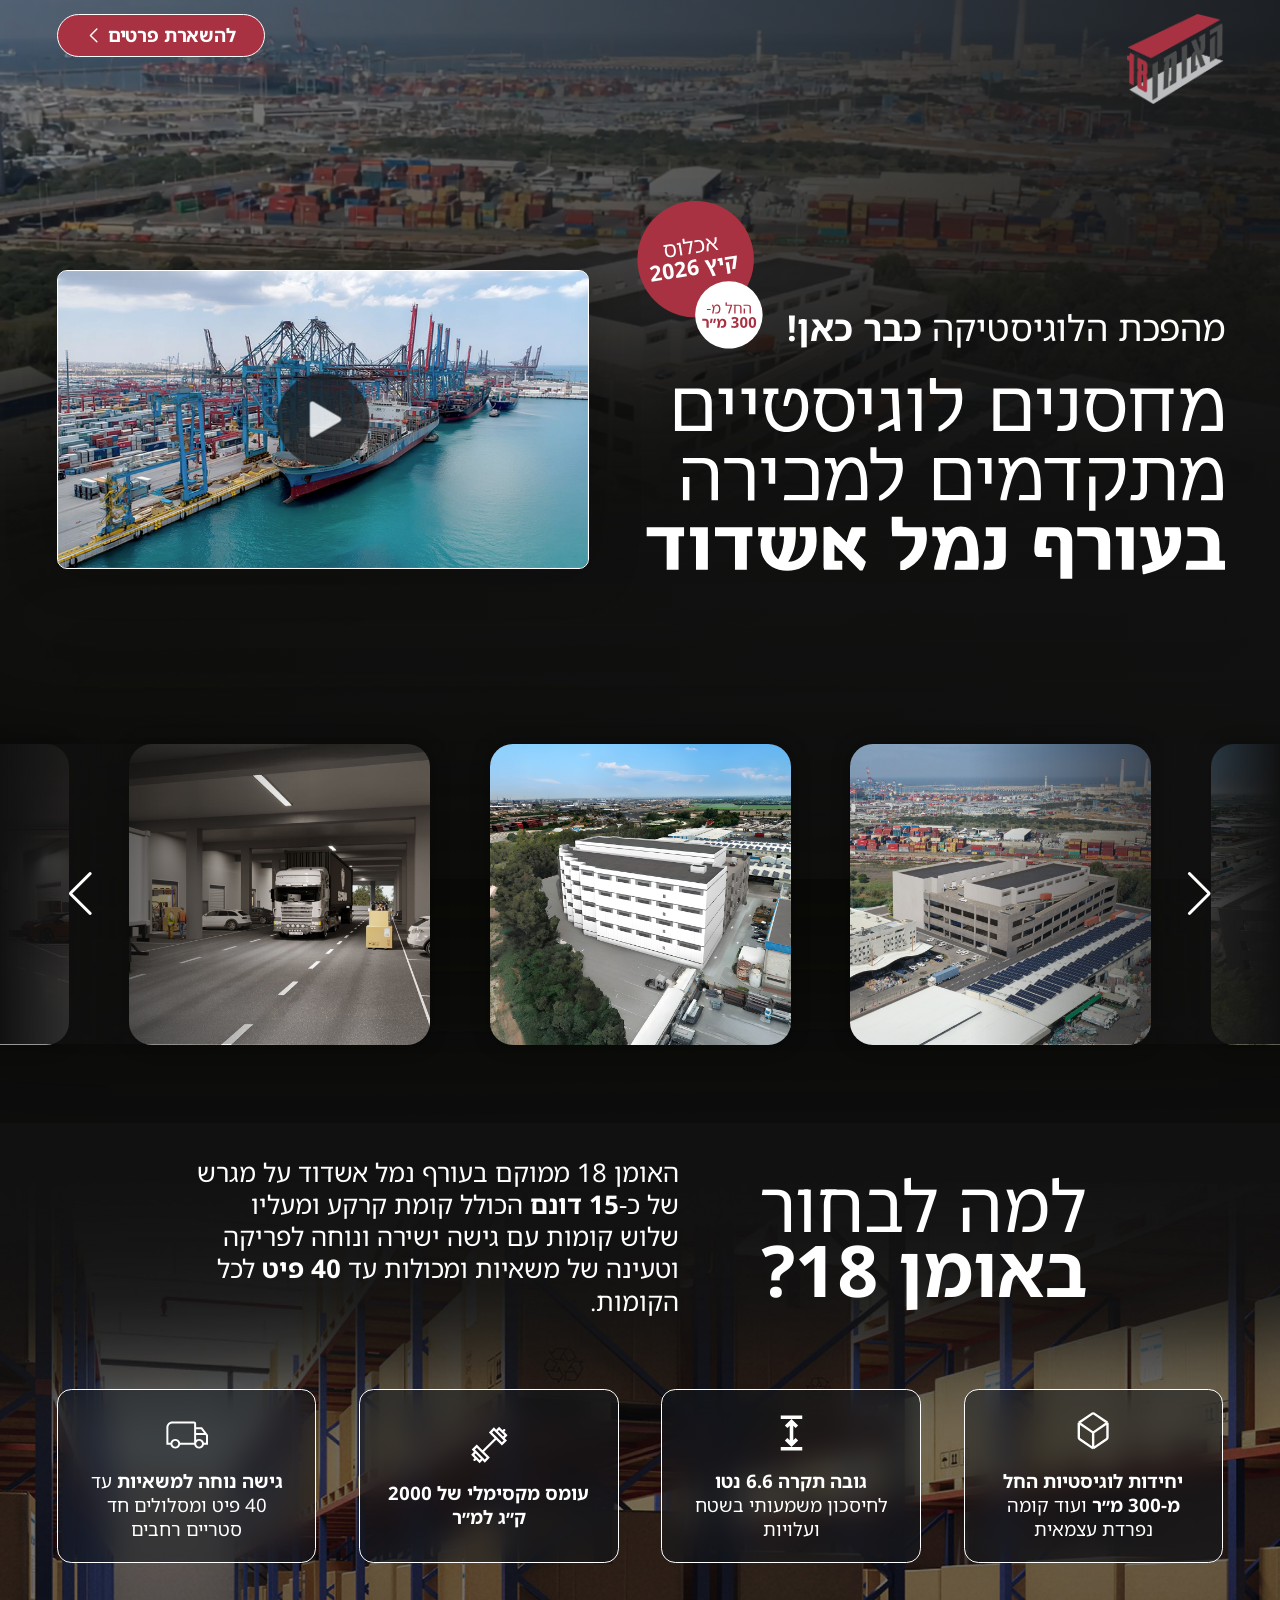
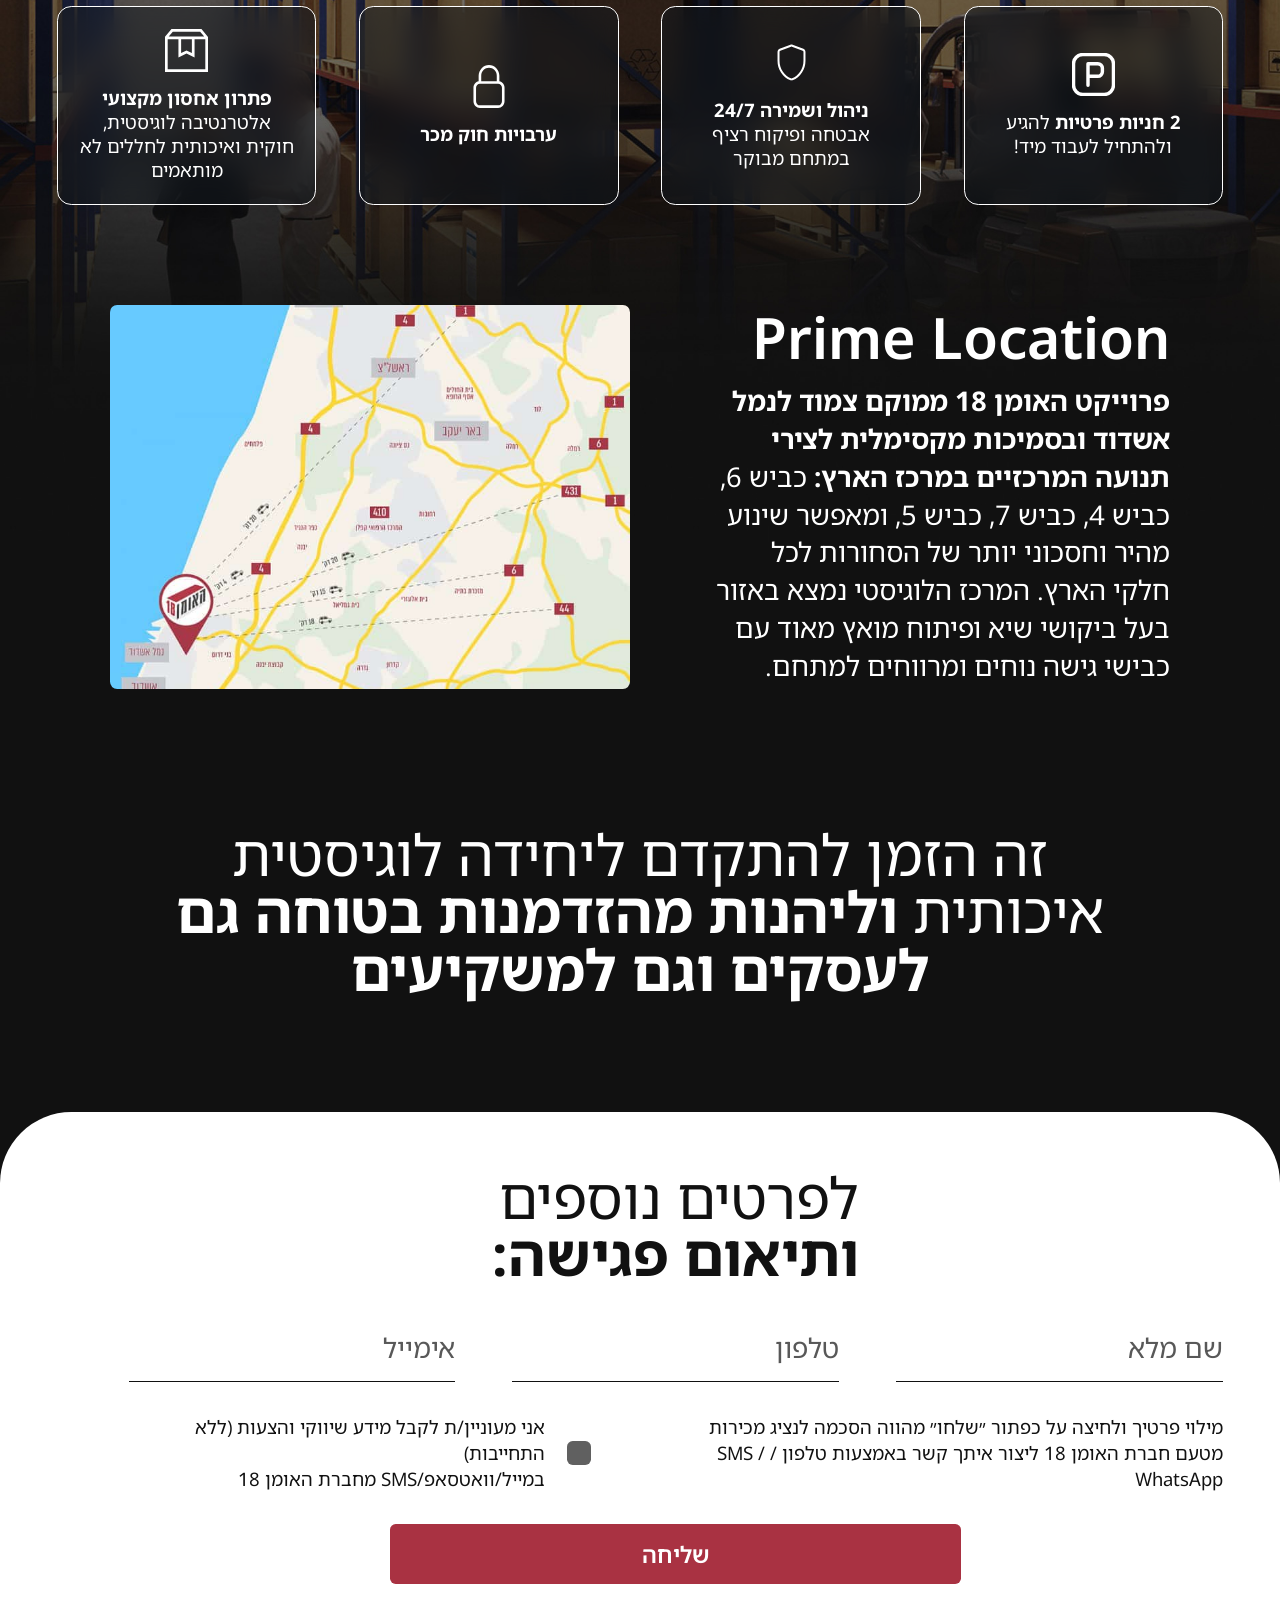
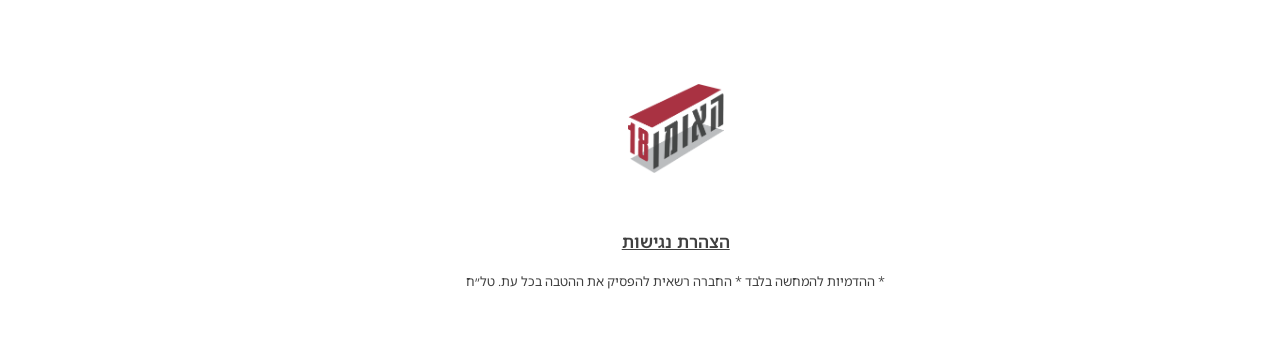
==== index.html @ 105d472a "הטקסט שונה ל״Prime Location״ Noki-Inline: Prime WOW Location → Prime Location" ====
<!doctype html>
<html lang="he" dir="rtl">
<head>
    <!-- Noki demo copy: no tracking, and the lead form only simulates sending. -->
    <meta name="robots" content="noindex, nofollow">
    <script>function nokiDemoSubmit(){ return Promise.resolve(); }</script>
        <meta charset="utf-8">

    <title>האומן 18</title>
    <meta name="viewport" content="width=device-width, initial-scale=1">
    <meta name="description" content="מחסנים לוגיסטיים מתקדמים בעורף נמל אשדוד">

    <link rel="preconnect" href="https://fonts.googleapis.com">
    <link rel="preconnect" href="https://fonts.gstatic.com" crossorigin>
    <link href="https://fonts.googleapis.com/css2?family=Noto+Sans+Hebrew:wght@100..900&display=swap" rel="stylesheet">
    <link href="https://fonts.googleapis.com/css2?family=Heebo:wght@100..900&family=Noto+Sans+Hebrew:wght@100..900&display=swap" rel="stylesheet">

    <link rel="stylesheet" href="css/style.css?v=8">
    <link rel="stylesheet" href="https://cdn.jsdelivr.net/npm/swiper@11/swiper-bundle.min.css">
    <link rel="stylesheet" href="https://cdn.jsdelivr.net/npm/aos@2.3.4/dist/aos.css">

    <script src="https://cdn.jsdelivr.net/npm/swiper@11/swiper-bundle.min.js"></script>
</head>

<body>

<header>
    <div class="container" data-aos="fade-down" data-aos-duration="600">
        <img src="img/logo.png" class="logo">
        <div class="cta">
            <span>להשארת פרטים</span>
            <svg xmlns="http://www.w3.org/2000/svg" width="14" height="32" viewBox="0 0 14 32" fill="none">
                <path d="M11 26C10.8688 26.0016 10.7388 25.9757 10.6183 25.9241C10.4977 25.8724 10.3893 25.7961 10.3 25.7L1.3 16.7C0.9 16.3 0.9 15.68 1.3 15.28L10.3 6.3C10.7 5.9 11.32 5.9 11.72 6.3C12.12 6.7 12.12 7.32 11.72 7.72L3.42 16L11.72 24.3C12.12 24.7 12.12 25.32 11.72 25.72C11.52 25.92 11.26 26.02 11.02 26.02L11 26Z"/>
            </svg>
        </div>
    </div>
</header>

<div class="bg">
<video
    autoplay
    muted
    loop
    playsinline
    preload="auto"
    id="bgvid"
    poster="img/deskbg.jpg">

    <source src="img/desk.mov" type="video/mp4" id="bgvid-source">
</video>
    <div class="transition"></div>
    <div class="transition2"></div>
</div>

<div class="hero">
    <div class="container">
    <div class="title" data-aos="fade-up" data-aos-duration="700">
            <p>מהפכת הלוגיסטיקה <strong>כבר כאן!</strong></p>
            <h1>
                מחסנים לוגיסטיים<br>מתקדמים למכירה
                <br><strong>בעורף נמל אשדוד</strong>
            </h1>
        </div>

        <img src="img/stamp.svg" class="stamp" data-aos="fade-up" data-aos-delay="150" data-aos-duration="700">

        <div class="custom-player" data-aos="fade-up" data-aos-delay="250" data-aos-duration="700">            <video id="vid" src="https://omri-milka.s3.eu-north-1.amazonaws.com/milka/uploads/Haoman+18+movie+%2B+subtitles+(2).mov" poster="img/poster.jpg"></video>
            <div class="play-btn">
                <img src="img/play.svg" alt="Play">
            </div>
        </div>
    </div>
</div>
<div class="projects-slider">
  <div class="swiper projects-swiper">
    <div class="swiper-wrapper">

      <div class="swiper-slide"><img src="gallery/project1.png" alt=""></div>
      <div class="swiper-slide"><img src="gallery/project2.png" alt=""></div>
      <div class="swiper-slide"><img src="gallery/project3.png" alt=""></div>
      <div class="swiper-slide"><img src="gallery/project4.png" alt=""></div>
      <div class="swiper-slide"><img src="gallery/project5.png" alt=""></div>
      <div class="swiper-slide"><img src="gallery/project6.png" alt=""></div>
      <div class="swiper-slide"><img src="gallery/project7.png" alt=""></div>
      <div class="swiper-slide"><img src="gallery/project8.png" alt=""></div>
      <div class="swiper-slide"><img src="gallery/project9.png" alt=""></div>
      <div class="swiper-slide"><img src="gallery/project10.png" alt=""></div>

      <div class="swiper-slide"><img src="gallery/project1.png" alt=""></div>
      <div class="swiper-slide"><img src="gallery/project2.png" alt=""></div>
      <div class="swiper-slide"><img src="gallery/project3.png" alt=""></div>
      <div class="swiper-slide"><img src="gallery/project4.png" alt=""></div>
      <div class="swiper-slide"><img src="gallery/project5.png" alt=""></div>
      <div class="swiper-slide"><img src="gallery/project6.png" alt=""></div>
      <div class="swiper-slide"><img src="gallery/project7.png" alt=""></div>
      <div class="swiper-slide"><img src="gallery/project8.png" alt=""></div>
      <div class="swiper-slide"><img src="gallery/project9.png" alt=""></div>
      <div class="swiper-slide"><img src="gallery/project10.png" alt=""></div>

    </div>

    <div class="swiper-button-prev"></div>
    <div class="swiper-button-next"></div>
  </div>
</div>


<div class="info-section">
    <div class="container">

        <div class="why-section" data-aos="fade-up" data-aos-duration="700">
            <h3>
                למה לבחור<br>
                <strong>באומן 18?</strong>
            </h3>
            <p>
                האומן 18 ממוקם בעורף נמל אשדוד על מגרש של כ-<strong>15 דונם</strong>
                הכולל קומת קרקע ומעליו שלוש קומות עם גישה ישירה ונוחה לפריקה וטעינה של משאיות
                ומכולות עד <strong>40 פיט</strong> לכל הקומות.
            </p>
        </div>
<div class="features-section">

    <div class="feature" data-aos="fade-up" data-aos-duration="650" data-aos-delay="0">
        <div class="additional-feature-text">
            <p>
                <strong>יחידות לוגיסטיות החל מ-300 מ״ר</strong>
                <strong class="mob">החל מ-300 מ״ר</strong>
                <span>ועוד קומה נפרדת עצמאית</span>
            </p>
        </div>
        <img src="img/icons/lets-icons_3d-box-light.svg" alt="">
    </div>

    <div class="feature" data-aos="fade-up" data-aos-duration="650" data-aos-delay="100">
        <div class="additional-feature-text">
            <p>
                <strong  class="mob desk">גובה תקרה 6.6 נטו</strong>
                <span>לחיסכון משמעותי בשטח ועלויות</span>
            </p>
        </div>
        <img src="img/icons/ix_height.svg" alt="">
    </div>

    <div class="feature" data-aos="fade-up" data-aos-duration="650" data-aos-delay="200">
        <div class="additional-feature-text">
            <p><strong class="mob desk">עומס מקסימלי של 2000 ק״ג למ״ר</strong></p>
        </div>
        <img src="img/icons/fluent-mdl2_weights.svg" alt="">
    </div>

    <div class="feature" data-aos="fade-up" data-aos-duration="650" data-aos-delay="300">
        <div class="additional-feature-text">
            <p>
                <span><strong>גישה נוחה למשאיות</strong>
                עד 40 פיט ומסלולים חד סטריים רחבים</span>
                <strong class="mob">גישה למשאיות 40 פיט</strong>
            </p>
        </div>
        <img src="img/icons/mdi-light_truck.svg" alt="">
    </div>

    <div class="feature" data-aos="fade-up" data-aos-duration="650" data-aos-delay="400">
        <div class="additional-feature-text">
            <p>
                <strong class="mob desk">2 חניות פרטיות</strong>
                <span>להגיע ולהתחיל לעבוד מיד!</span>
            </p>
        </div>
        <img src="img/icons/streamline_parking-sign.svg" alt="">
    </div>

    <div class="feature" data-aos="fade-up" data-aos-duration="650" data-aos-delay="500">
        <div class="additional-feature-text">
            <p>
                <strong class="mob desk">ניהול ושמירה 24/7</strong><br>
                <span>אבטחה ופיקוח רציף במתחם מבוקר</span>
            </p>
        </div>
        <img src="img/icons/material-symbols-light_shield-outline-rounded.svg" alt="">
    </div>

    <div class="feature" data-aos="fade-up" data-aos-duration="650" data-aos-delay="600">
        <div class="additional-feature-text">
            <p><strong class="mob desk">ערבויות חוק מכר</strong></p>
        </div>
        <img src="img/icons/Vector.svg" alt="">
    </div>

    <div class="feature" data-aos="fade-up" data-aos-duration="650" data-aos-delay="700">
        <div class="additional-feature-text">
            <p>
                <strong class="mob desk">פתרון אחסון מקצועי</strong><br>
                <span>אלטרנטיבה לוגיסטית, חוקית ואיכותית לחללים לא מותאמים</span>
            </p>
        </div>
        <img src="img/icons/material-symbols-light_box-outline-sharp.svg" alt="">
    </div>

</div>

    </div>

    <div class="location-section">
        <div class="text" data-aos="fade-up" data-aos-duration="700">
            <h3>Prime Location</h3>
            <p>
                <strong>
                    פרוייקט האומן 18 ממוקם צמוד לנמל אשדוד ובסמיכות מקסימלית לצירי תנועה
                    המרכזיים במרכז הארץ:
                </strong>כביש 6, כביש 4, כביש 7, כביש 5, ומאפשר שינוע מהיר וחסכוני יותר של הסחורות לכל חלקי הארץ. המרכז הלוגיסטי נמצא באזור בעל ביקושי שיא ופיתוח מואץ מאוד עם כבישי גישה נוחים ומרווחים למתחם.
            </p>
        </div>
        <div class="map" data-aos="fade-up" data-aos-duration="700" data-aos-delay="150"></div>
    </div>
</div>

<div class="extra-title" data-aos="fade-up" data-aos-duration="700">
    <h3>
        זה הזמן להתקדם ליחידה לוגיסטית איכותית
        <strong>וליהנות מהזדמנות בטוחה גם לעסקים וגם למשקיעים</strong>
    </h3>
</div>

<div class="contact-section" id="contact">
    <form class="form-container" id="contactForm" accept-charset="utf-8">
        <h3>לפרטים נוספים<br><strong>ותיאום פגישה:</strong></h3>

        <div class="form-error" id="formError" style="display: none;"></div>
        <div class="thank-you-message" id="thankYouMessage" style="display: none;">
            <h3>תודה רבה!</h3>
            <p>הפרטים נקלטו בהצלחה. נציג/ת מכירות יחזרו אליך בהקדם.</p>
        </div>

        <div class="form-row">
            <div class="field">
                <input
                    type="text"
                    name="full_name"
                    id="full_name"
                    placeholder="שם מלא"
                    maxlength="32"
                    required
                >
            </div>
            <div class="field">
                <input
                    type="tel"
                    name="phone"
                    id="phone"
                    placeholder="טלפון"
                    maxlength="15"
                    required
                >
            </div>
            <div class="field">
                <input
                    type="email"
                    name="email"
                    id="email"
                    placeholder="אימייל"
                    maxlength="254"
                    required
                >
            </div>
        </div>

        <div class="form-row">
            <label class="checkbox">
                <input
                    type="checkbox"
                    name="marketing"
                    id="marketing"
                    class="check-input"
                    value="1"
                >
                <span class="checkbox-box"></span>
                <span class="checkbox-label">
                    אני מעוניין/ת לקבל מידע שיווקי והצעות (ללא התחייבות)<br>
                    במייל/וואטסאפ/SMS מחברת האומן 18
                </span>
            </label>

            <label class="checkbox contact-consent">
                <span class="checkbox-label">
                    מילוי פרטיך ולחיצה על כפתור ״שלחו״ מהווה הסכמה לנציג מכירות<br>
                    מטעם חברת האומן 18 ליצור איתך קשר באמצעות טלפון / SMS / WhatsApp
                </span>
            </label>
        </div>

        <!-- שדות UTM -->
        <input type="hidden" name="utm_source" id="utm_source" value="">
        <input type="hidden" name="utm_medium" id="utm_medium" value="">
        <input type="hidden" name="utm_campaign" id="utm_campaign" value="">
        <input type="hidden" name="utm_term" id="utm_term" value="">
        <input type="hidden" name="utm_content" id="utm_content" value="">

        <button type="submit" class="submit-btn">שליחה</button>
    </form>

    <footer>
        <img src="img/logo.png" class="logo" alt="האומן 18">

        <span>
             <a href="https://lp.haoman18.co.il/negishut.html">הצהרת נגישות</a>
            <br><br>
            * ההדמיות להמחשה בלבד * החברה רשאית להפסיק את ההטבה בכל עת. טל״ח
        </span>
    </footer>
</div>

<div class="lightbox" id="lightbox">
  <div class="lightbox-inner">
    <button class="lightbox-close" type="button" aria-label="Close">&times;</button>
    <img src="" alt="">
  </div>
</div>

<script src="https://code.jquery.com/jquery-3.7.1.min.js"></script>
<script src="js/main.js"></script>
<script src="https://cdn.jsdelivr.net/npm/aos@2.3.4/dist/aos.js"></script>
<script>
// Device detection - change background video based on device
(function() {
    const isMobile = /Mobile|Android|iPhone|iPad|iPod/i.test(navigator.userAgent);
    const bgvid = document.getElementById('bgvid');
    const bgvidSource = document.getElementById('bgvid-source');

    if (isMobile) {
        bgvid.poster = 'img/mob.png';
        bgvidSource.src = 'img/mob.mov';
        bgvid.load();
    }
})();
</script>
<script>
// UTM parameters auto-fill
(function() {
    const params = new URLSearchParams(window.location.search);
    ['utm_source','utm_medium','utm_campaign','utm_term','utm_content'].forEach(function (key) {
        const el = document.getElementById(key);
        if (el && params.has(key)) {
            el.value = params.get(key);
        }
    });
})();
</script>
<script>
// Form submission handler with Bamby CRM integration
document.getElementById('contactForm').addEventListener('submit', function(e) {
    e.preventDefault();

    const fullName = document.getElementById('full_name').value.trim();
    const phone = document.getElementById('phone').value.trim();
    const email = document.getElementById('email').value.trim();
    const marketingConsent = document.getElementById('marketing').checked;
    const formError = document.getElementById('formError');

    // Basic validation
    if (!fullName || !phone) {
        formError.textContent = 'נא למלא שם מלא וטלפון.';
        formError.style.display = 'block';
        return;
    }

    // Hide error
    formError.style.display = 'none';

    // Split full name into first and last name
    let firstName = fullName;
    let lastName = '';
    if (fullName.includes(' ')) {
        const nameParts = fullName.split(/\s+/);
        firstName = nameParts[0];
        lastName = nameParts.slice(1).join(' ');
    }

    // Get UTM parameters
    const utmSource = document.getElementById('utm_source').value || '';
    const utmMedium = document.getElementById('utm_medium').value || '';
    const utmCampaign = document.getElementById('utm_campaign').value || '';
    const utmTerm = document.getElementById('utm_term').value || '';
    const utmContent = document.getElementById('utm_content').value || '';

    // Bamby CRM configuration
    const bambyConfig = {
        projectId: 'demo',              // Your ProjectID from Bamby
        password: 'demo',        // Your Password from Bamby
        mediaTitle: 'דף משקיעים',   // Campaign source
        website: 'https://lp.haoman.co.il'  // Your website URL
    };

    // Prepare Bamby CRM parameters
    const bambyParams = new URLSearchParams();
    bambyParams.append('Fname', firstName);
    bambyParams.append('Lname', lastName);
    bambyParams.append('Mobile', phone);
    bambyParams.append('Email', email);
    bambyParams.append('MediaTitle', bambyConfig.mediaTitle);
    bambyParams.append('MailingConfirmation', marketingConsent);
    bambyParams.append('SmsConfirmation', marketingConsent);
    bambyParams.append('ref', document.referrer || bambyConfig.website);
    bambyParams.append('ProjectID', bambyConfig.projectId);
    bambyParams.append('Password', bambyConfig.password);

    // Add UTM parameters if present
    if (utmSource) bambyParams.append('utm_source', utmSource);
    if (utmMedium) bambyParams.append('utm_medium', utmMedium);
    if (utmCampaign) bambyParams.append('utm_campaign', utmCampaign);
    if (utmTerm) bambyParams.append('utm_term', utmTerm);
    if (utmContent) bambyParams.append('utm_content', utmContent);

    // Prepare Make.com webhook data
    const makeWebhookData = {
        firstName: firstName,
        lastName: lastName,
        fullName: fullName,
        phone: phone,
        email: email,
        marketingConsent: marketingConsent,
        website: bambyConfig.website,
        productTitle: bambyConfig.productTitle,
        mediaTitle: bambyConfig.mediaTitle,
        utm_source: utmSource,
        utm_medium: utmMedium,
        utm_campaign: utmCampaign,
        utm_term: utmTerm,
        utm_content: utmContent,
        timestamp: new Date().toISOString()
    };

    // Submit to both Bamby CRM and Make.com webhook in parallel
    const bambyPromise = nokiDemoSubmit('crm', {
        method: 'POST',
        headers: {
            'Content-Type': 'application/x-www-form-urlencoded'
        },
        body: bambyParams.toString(),
        mode: 'no-cors' // Bamby doesn't return CORS headers
    });

    const makePromise = nokiDemoSubmit('webhook', {
        method: 'POST',
        headers: {
            'Content-Type': 'application/json'
        },
        body: JSON.stringify(makeWebhookData),
        mode: 'no-cors'
    });

    // Wait for both requests to complete
    Promise.all([bambyPromise, makePromise])
    .then(() => {
        // Show thank you message
setTimeout(() => {
    window.location.href = "https://lp.haoman18.co.il/thank-you";
  }, 500);
        // Scroll to form
        document.getElementById('contact').scrollIntoView({ behavior: 'smooth' });
    })
    .catch((error) => {
        console.error('Error:', error);
        formError.textContent = 'אירעה תקלה בשליחת הפרטים. אנא נסה שוב.';
        formError.style.display = 'block';
    });
});
</script>
<script>
// Initialize AOS animations
AOS.init({
    duration: 700,
    easing: 'ease-out',
    offset: 80,
    once: true
});
</script>
<script src="https://cdn.enable.co.il/licenses/enable-L88045po92brlz-1117-76706/init.js"></script></body>
</html>
---- css/style.css ----
@charset "UTF-8";
html {
  font-size: 10px; }

body {
  margin: 0;
  padding: 0;
  box-sizing: border-box;
  width: 100%;
  height: 100%;
  direction: rtl;
  font-family: 'Noto Sans Hebrew', sans-serif;
  background: #111;
  color: white;
  line-height: 1.4;
  min-height: 100vh;
  position: relative; }

body.ty {
  background: white; }
  body.ty a {
    color: inherit;
    text-decoration: none; }
  body.ty .hero .title {
    text-align: center;
    width: 100%;
    right: 0;
    max-width: 100%;
    left: 0; }
    body.ty .hero .title h1 {
      max-width: 100%;
      background: none;
      color: white; }
  body.ty .bg {
    background: #111;
    height: 700px;
    padding-bottom: 0; }

*, *::before, *::after {
  box-sizing: inherit; }

p {
  margin: 0; }

h1, h2, h3, h4, h5, h6 {
  font-family: 'Noto Sans Hebrew', sans-serif;
  font-weight: 400;
  margin: 0; }
  h1 strong, h2 strong, h3 strong, h4 strong, h5 strong, h6 strong {
    font-weight: 700; }

.bg {
  display: flex;
  width: 100%;
  height: 100%;
  padding-bottom: 62.5714285714rem;
  flex-direction: column;
  align-items: center;
  position: absolute;
  overflow: hidden; }
  .bg video {
    background: url("../img/deskbg.jpg") center center no-repeat;
    height: 68.6428571429rem;
    width: 100%;
    top: 0;
    left: 0;
    position: absolute;
    object-fit: cover;
    opacity: 0.6; }
  .bg .transition {
    width: 130%;
    height: 86.1785714286rem;
    position: absolute;
    margin: 0 !important;
    top: 37.9564285714rem;
    left: -15%;
    filter: blur(10.7142857143rem);
    background: linear-gradient(181.75deg, rgba(30, 30, 30, 0), #080806 15.87%, #171717 30.29%, #080806 46.63%, rgba(19, 19, 18, 0));
    overflow: hidden;
    flex-shrink: 0;
    transform: rotate(-2deg);
    transform-origin: 0 0; }
  .bg .transition2 {
    width: 130%;
    height: 86.1785714286rem;
    position: absolute;
    margin: 0 !important;
    top: 37.9564285714rem;
    left: -15%;
    filter: blur(10.7142857143rem);
    background: linear-gradient(181.75deg, rgba(30, 30, 30, 0), #080806 15.87%, #171717 30.29%, #080806 46.63%, rgba(19, 19, 18, 0));
    overflow: hidden;
    flex-shrink: 0;
    transform: rotate(-2deg);
    transform-origin: 0 0; }
  .bg:after {
    position: absolute;
    content: '';
    opacity: 0.9;
    height: 87.8571428571rem;
    top: 0;
    left: 0;
    width: 100%;
    background: linear-gradient(90deg, rgba(102, 102, 102, 0) 0.1%, rgba(17, 17, 17, 0.9) 99.9%); }

.hero {
  height: 71.5rem;
  align-self: stretch;
  display: flex;
  justify-content: center;
  align-items: center;
  box-sizing: border-box;
  position: relative; }
  .hero .container {
    margin: 0 auto;
    padding: 0 rem(80);
    position: relative;
    max-width: 137.1428571429rem;
    overflow: hidden;
    width: 100%;
    height: 100%; }
  .hero .stamp {
    width: 16rem;
    height: 16rem;
    top: 19.5rem;
    right: 50rem;
    position: absolute; }
  .hero .title {
    color: #fff;
    text-align: right;
    top: 31rem;
    right: 5.3571428571rem;
    max-width: 62.1428571429rem;
    position: absolute; }
    .hero .title h1 {
      font-size: 7.7rem;
      line-height: 1;
      letter-spacing: -0.1571428571rem;
      background: url("../img/title.svg") center right;
      background-size: contain;
      background-repeat: no-repeat;
      color: rgba(0, 0, 0, 0); }
    .hero .title p {
      font-size: 3.5714285714rem;
      line-height: 1;
      margin-bottom: 1.7142857143rem; }

.custom-player {
  position: absolute;
  margin: auto;
  border-radius: 1.4285714286rem;
  overflow: hidden;
  left: 5.7142857143rem;
  bottom: auto;
  top: 27rem;
  font-size: 0;
  cursor: pointer;
  border-radius: 1rem;
  border: 0.1rem solid #fff;
  box-shadow: 0 0 5.0017142857rem 0 rgba(0, 0, 0, 0.25);
  overflow: hidden;
  background: url("../img/poster.jpg") center center #111;
  background-size: cover; }
  .custom-player video {
    width: auto;
    height: 29.7rem; }
  .custom-player .play-btn {
    position: absolute;
    transform: translate(-50%, -50%);
    top: 50%;
    left: 50%;
    transition: opacity 0.2s ease;
    z-index: 10;
    width: 9.2857142857rem;
    height: 9.2857142857rem;
    background: rgba(17, 17, 17, 0.8);
    backdrop-filter: blur(2.2142857143rem);
    border-radius: 100%;
    display: flex;
    justify-content: center;
    align-items: center;
    opacity: 0.8; }
    .custom-player .play-btn:hover {
      opacity: 1; }
    .custom-player .play-btn img {
      width: auto;
      height: 67%; }

.projects-slider {
  width: 100%;
  padding: 2.8571428571rem 5.7142857143rem;
  box-sizing: border-box;
  overflow: hidden;
  position: relative; }
  .projects-slider .swiper {
    z-index: 2 !important; }
  .projects-slider .projects-swiper {
    width: 100%;
    overflow: visible; }
    .projects-slider .projects-swiper .swiper-wrapper {
      align-items: center;
      will-change: transform; }
    .projects-slider .projects-swiper .swiper-slide {
      aspect-ratio: 1 / 1;
      max-width: 100%;
      border-radius: 2.2857142857rem;
      overflow: hidden;
      background: #111;
      box-shadow: 0 0 1.7857142857rem rgba(0, 0, 0, 0.35);
      will-change: transform; }
      .projects-slider .projects-swiper .swiper-slide img {
        display: block;
        width: 100%;
        height: 100%;
        object-fit: cover; }
    .projects-slider .projects-swiper:before {
      content: '';
      pointer-events: none;
      z-index: 2;
      position: absolute;
      background: linear-gradient(90deg, rgba(17, 17, 17, 0) 0.1%, #111 99.9%);
      width: 31.0714285714rem;
      height: 100%;
      right: -5.7142857143rem;
      top: 0; }
    .projects-slider .projects-swiper:after {
      content: '';
      pointer-events: none;
      z-index: 2;
      position: absolute;
      background: linear-gradient(-90deg, rgba(17, 17, 17, 0) 0.1%, #111 99.9%);
      width: 31.0714285714rem;
      height: 100%;
      left: -5.7142857143rem;
      top: 0; }
    .projects-slider .projects-swiper .swiper-button-prev,
    .projects-slider .projects-swiper .swiper-button-next {
      color: #fff;
      z-index: 4; }
  @media (max-width: 800px) {
    .projects-slider {
      padding: 1.7142857143rem 1.1428571429rem; }
      .projects-slider .projects-swiper .swiper-slide {
        width: min(70vw, 26.25rem); } }

.info-section {
  display: flex;
  padding: 3.4285714286rem 0 0 0;
  flex-direction: column;
  align-items: center;
  gap: rem(80);
  align-self: stretch;
  box-sizing: border-box;
  position: relative;
  margin-top: 5rem;
  justify-content: center;
  z-index: 2;
  background: url("../img/bgb.jpg") center top no-repeat;
  background-size: 100% auto; }
  .info-section .container {
    display: flex;
    justify-content: center;
    align-items: center;
    align-content: center;
    gap: 4.2857142857rem 4.2857142857rem;
    align-self: stretch;
    flex-wrap: wrap;
    max-width: 137.1428571429rem;
    width: 100%;
    padding: 0 5.7142857143rem;
    margin: 0 auto; }
  .info-section .why-section {
    display: flex;
    padding: 0 13.5714285714rem;
    justify-content: center;
    align-items: center;
    gap: 0.3571428571rem;
    max-width: 137.1428571429rem; }
    .info-section .why-section h3 {
      font-size: 7.1428571429rem;
      line-height: 6.5714285714rem;
      width: 40.4285714286rem; }
    .info-section .why-section p {
      font-size: 2.5714285714rem;
      font-style: normal;
      font-weight: 400;
      line-height: 3.2142857143rem;
      flex: 1 0 0; }
      .info-section .why-section p strong {
        font-weight: 700; }

.features-section {
  display: grid;
  justify-content: center;
  align-items: stretch;
  align-content: center;
  gap: 4.2857142857rem 4.2857142857rem;
  align-self: stretch;
  flex-wrap: wrap;
  width: 100%;
  margin: 0 auto;
  margin-top: 2.8571428571rem;
  grid-template-columns: 1fr 1fr 1fr 1fr; }
  .features-section .feature {
    background: rgba(19, 24, 31, 0.5);
    border-radius: 1.4285714286rem;
    border-style: solid;
    border-color: #ffffff;
    border-width: 0.0714285714rem;
    padding: 2.1428571429rem;
    display: flex;
    flex-direction: column-reverse;
    gap: 1.4285714286rem;
    align-items: center;
    justify-content: center;
    flex-shrink: 0;
    height: auto;
    min-height: 14rem;
    flex: 1;
    position: relative;
    overflow: hidden;
    backdrop-filter: blur(1.4285714286rem);
    min-width: 15vw;
    transition: all 0.35s ease;
    cursor: default;
    transition: transform 0.35s ease, box-shadow 0.35s ease, border-color 0.35s ease, backdrop-filter 0.35s ease, background 0.35s ease; }
    .features-section .feature:hover {
      transform: translateY(-0.4285714286rem);
      box-shadow: 0 0.8571428571rem 2.8571428571rem rgba(0, 0, 0, 0.35);
      border-color: rgba(255, 255, 255, 0.6);
      background: rgba(67, 80, 99, 0.5); }
    .features-section .feature img {
      width: 4.2857142857rem;
      height: 4.2857142857rem;
      flex-shrink: 0;
      aspect-ratio: 1 / 1;
      transform: scale(1);
      transition: all 0.35s ease; }
    .features-section .feature p {
      font-size: 1.8571428571rem;
      font-style: normal;
      line-height: 130%;
      text-align: center; }
      .features-section .feature p strong {
        font-weight: 700; }
        .features-section .feature p strong.mob {
          display: none; }
        .features-section .feature p strong.desk {
          display: inline !important; }
    .features-section .feature:hover img {
      transform: scale(1.08);
      opacity: 1; }

.location-section {
  max-width: 137.1428571429rem;
  width: 100%;
  margin: 0 auto;
  display: flex;
  padding: 11rem;
  padding-top: 15.7142857143rem;
  padding-top: 10rem;
  padding-bottom: 8rem;
  justify-content: center;
  align-items: center;
  gap: 8.3571428571rem;
  align-self: stretch; }
  .location-section .text {
    display: flex;
    flex-direction: column;
    justify-content: space-between;
    align-items: flex-start;
    gap: 1.5714285714rem;
    flex: 1 0 0; }
    .location-section .text h3 {
      font-size: 5.7142857143rem;
      font-weight: 600;
      line-height: 1; }
    .location-section .text p {
      font-size: 2.7142857143rem;
      font-style: normal;
      font-weight: 400;
      line-height: 3.7857142857rem;
      flex: 1 0 0; }
      .location-section .text p strong {
        font-weight: 700; }
  .location-section .map {
    background: url("../img/map.jpg") center center no-repeat;
    background-size: cover;
    border-radius: 0.7142857143rem;
    width: 52rem;
    height: 38.4285714286rem; }

.extra-title {
  margin: 0 auto;
  width: 111.4285714286rem;
  padding: 5.7142857143rem;
  box-sizing: border-box;
  text-align: center;
  position: relative;
  z-index: 2; }
  .extra-title h3 {
    font-size: 5.7142857143rem;
    font-style: normal;
    font-weight: 400;
    width: 100%;
    line-height: 1; }

.contact-section {
  display: flex;
  width: 100%;
  margin-top: 5.7142857143rem;
  height: auto;
  padding: 5.7142857143rem 5.7142857143rem 0 12.8571428571rem;
  flex-direction: column;
  align-items: center;
  gap: 4.2857142857rem;
  position: relative;
  background: #fff;
  min-height: 35.7142857143rem;
  border-radius: 7.1428571429rem 7.1428571429rem 0 0;
  color: #111; }
  .contact-section .form-error {
    font-size: 24px;
    background: #a93242;
    color: white;
    padding: 10px 20px; }
  .contact-section .form-container {
    display: flex;
    flex-direction: column;
    align-items: center;
    gap: 3.2142857143rem;
    align-self: stretch;
    max-width: 125.7142857143rem;
    margin: 0 auto; }
  .contact-section h3 {
    font-size: 5.7142857143rem;
    line-height: 1; }
  .contact-section .form-row {
    display: flex;
    justify-content: space-between;
    align-items: center;
    gap: 5.7142857143rem;
    align-self: stretch; }
  .contact-section .field {
    display: flex;
    flex-direction: column;
    justify-content: center;
    align-items: flex-end;
    gap: 0.7142857143rem;
    flex: 1 0 0;
    width: 100%;
    border-bottom: 0.1428571429rem solid #111; }
    .contact-section .field input:not(.check-input) {
      all: unset;
      box-sizing: border-box;
      width: 100%;
      color: #111;
      text-align: center;
      font-family: "Noto Sans Hebrew", sans-serif;
      font-size: 2.7142857143rem;
      font-weight: 400;
      line-height: 136.109%;
      text-align: right;
      background: none;
      padding: 1.4285714286rem 0; }
      .contact-section .field input:not(.check-input)::placeholder {
        color: rgba(17, 17, 17, 0.7);
        opacity: 1; }
      .contact-section .field input:not(.check-input):focus {
        outline: none; }
  .contact-section .contact-consent {
    order: -1; }
  .contact-section .checkbox {
    display: inline-flex;
    align-items: center;
    gap: 2.1428571429rem;
    cursor: pointer;
    position: relative; }
    .contact-section .checkbox .check-input {
      position: absolute;
      opacity: 0;
      pointer-events: none; }
    .contact-section .checkbox .checkbox-box {
      width: 2.4285714286rem;
      height: 2.4285714286rem;
      border-radius: 0.5714285714rem;
      background: rgba(28, 28, 28, 0.7);
      flex-shrink: 0;
      display: flex;
      justify-content: center;
      align-items: center;
      transition: background 0.2s ease; }
      .contact-section .checkbox .checkbox-box::after {
        content: "✓";
        font-size: 1.8571428571rem;
        color: #fff;
        transform: scale(0);
        opacity: 0;
        transition: transform 0.2s ease, opacity 0.2s ease; }
    .contact-section .checkbox input:checked + .checkbox-box::after {
      transform: scale(1);
      opacity: 1; }
    .contact-section .checkbox .checkbox-label {
      font-size: 1.8571428571rem;
      color: #111;
      font-family: "Noto Sans Hebrew", sans-serif;
      font-weight: 400; }
  .contact-section .submit-btn {
    display: flex;
    width: 57.1428571429rem;
    padding: 1.4285714286rem 0;
    flex-direction: column;
    justify-content: center;
    align-items: center;
    gap: 0.7142857143rem;
    border-radius: 0.5714285714rem;
    background: #A93242;
    color: #fff;
    font-family: "Noto Sans Hebrew", sans-serif;
    font-size: 2.2857142857rem;
    font-weight: 600;
    border: none;
    justify-self: center;
    cursor: pointer;
    transition: background 0.25s ease, transform 0.2s ease; }
    .contact-section .submit-btn:hover {
      background: #922a39;
      transform: translateY(-0.2857142857rem); }
    .contact-section .submit-btn:active {
      transform: translateY(-0.0714285714rem); }

footer {
  display: flex;
  text-align: center;
  justify-content: center;
  align-items: center;
  flex-direction: column;
  padding-bottom: 7.1428571429rem;
  margin-top: 5.7142857143rem;
  gap: 5.7142857143rem; }
  footer .logo {
    height: 8.9285714286rem; }
  footer span {
    font-size: 1.2857142857rem;
    opacity: 0.8; }
    footer span a {
      color: inherit;
      font-size: 1.7142857143rem;
      font-weight: 600; }

header {
  position: fixed;
  top: 0;
  left: 0;
  width: 100%;
  z-index: 6; }
  header .container {
    margin: 0 auto;
    max-width: 137.1428571429rem;
    padding: 1.4285714286rem 5.7142857143rem;
    display: flex;
    justify-content: space-between;
    align-items: flex-start;
    width: 100%; }
  header .logo {
    height: 8.9285714286rem; }
  header .cta {
    display: flex;
    padding: 0.7142857143rem 2.8571428571rem;
    justify-content: center;
    align-items: center;
    gap: 0.7142857143rem;
    cursor: pointer;
    border-radius: 35.7142857143rem;
    border: 0.1428571429rem solid #fff;
    background: #A93242;
    transition: all 0.4s ease; }
    header .cta span {
      font-size: 1.8571428571rem;
      font-weight: 700;
      letter-spacing: -0.0185714286rem; }
    header .cta svg {
      height: 2.2857142857rem; }
      header .cta svg path {
        fill: white;
        transition: all 0.4s ease; }
    header .cta:hover {
      background: white;
      border: 0.1428571429rem solid #A93242;
      color: #A93242; }
      header .cta:hover svg path {
        fill: #A93242; }

.lightbox {
  position: fixed;
  inset: 0;
  display: flex;
  align-items: center;
  justify-content: center;
  padding: 1.4285714286rem;
  background: rgba(0, 0, 0, 0.7);
  backdrop-filter: blur(0.8571428571rem);
  z-index: 9999;
  box-sizing: border-box;
  opacity: 0;
  pointer-events: none;
  transition: opacity 0.35s ease; }
  .lightbox.is-active {
    opacity: 1;
    pointer-events: auto; }
  .lightbox .lightbox-inner {
    position: relative;
    width: 90vw;
    max-width: 71.4285714286rem;
    max-height: 90vh;
    border-radius: 1.1428571429rem;
    overflow: hidden;
    background: #000;
    display: flex;
    align-items: center;
    justify-content: center;
    transform: scale(0.95);
    transition: transform 0.35s ease; }
  .lightbox.is-active .lightbox-inner {
    transform: scale(1); }
  .lightbox img {
    display: block;
    width: 100%;
    max-height: 90vh;
    object-fit: contain; }
  .lightbox .lightbox-close {
    position: absolute;
    top: 0.7142857143rem;
    left: 0.7142857143rem;
    width: 2.2857142857rem;
    height: 2.2857142857rem;
    border-radius: 71.3571428571rem;
    border: none;
    background: rgba(0, 0, 0, 0.7);
    color: #fff;
    font-size: 1.5714285714rem;
    cursor: pointer;
    display: flex;
    align-items: center;
    justify-content: center;
    transition: background 0.2s ease; }
    .lightbox .lightbox-close:hover {
      background: rgba(255, 255, 255, 0.25); }

@media (max-width: 800px) {
  html,
  body {
    height: auto; }

  .bg {
    padding-bottom: 0; }
    .bg .transition {
      top: 396px;
      height: 300px;
      filter: blur(0px); }
    .bg video {
      height: auto; }

  body {
    font-size: 14px; }

  header {
    background: #b1afaf85;
    backdrop-filter: blur(18px);
    border-bottom: 1px solid rgba(255, 255, 255, 0.08); }
    header .container {
      max-width: 100%;
      padding: 10px 16px;
      align-items: center; }
    header .logo {
      height: 64px; }
    header .cta {
      padding: 8px 18px;
      gap: 8px; }
      header .cta span {
        font-size: 16px;
        letter-spacing: -0.16px; }
      header .cta svg {
        height: 24px; }

  .hero {
    height: auto;
    padding-top: 140px;
    padding-bottom: 40px;
    position: relative; }
    .hero .container {
      max-width: 420px;
      padding: 0 16px;
      display: flex;
      flex-direction: column;
      align-items: center;
      align-items: flex-start; }
    .hero .title {
      position: static;
      right: auto;
      top: auto;
      text-align: right;
      max-width: 100%;
      margin-bottom: 50px;
      margin-top: 85px; }
      .hero .title p {
        font-size: 18px;
        margin-bottom: 8px; }
      .hero .title h1 {
        font-size: 42px;
        line-height: 1.1;
        letter-spacing: -0.5px;
        max-width: 92vw; }
    .hero .stamp {
      position: absolute;
      top: 0px;
      left: 10px;
      width: 110px;
      height: 110px;
      z-index: 2;
      right: auto; }

  .custom-player {
    position: relative;
    left: auto;
    top: auto;
    margin-top: 16px;
    width: 100%;
    max-width: 420px;
    border-radius: 16px; }
    .custom-player video {
      width: 100%;
      height: auto; }
    .custom-player .play-btn {
      width: 80px;
      height: 80px; }

  .projects-slider {
    padding: 24px 0 32px;
    overflow: hidden; }
    .projects-slider .projects-swiper {
      padding-inline: 16px; }
      .projects-slider .projects-swiper .swiper-slide {
        width: 72vw;
        max-width: 360px; }
      .projects-slider .projects-swiper:before {
        right: -20px; }
      .projects-slider .projects-swiper:after {
        left: -20px; }
      .projects-slider .projects-swiper:before, .projects-slider .projects-swiper:after {
        width: 135px; }
      .projects-slider .projects-swiper .swiper-button-prev:after,
      .projects-slider .projects-swiper .swiper-button-next:after {
        font-size: 22px; }

  .info-section {
    margin-top: 40px;
    padding-top: 0;
    gap: 40px;
    background-size: cover;
    background: url("../img/mobmid.jpg") center top no-repeat;
    background-size: 100% auto;
    background-position: center -77px; }
    .info-section .container {
      flex-direction: column;
      padding: 0 16px 40px;
      gap: 40px; }
    .info-section .why-section {
      padding: 0;
      flex-direction: column;
      align-items: flex-start;
      gap: 16px;
      padding: 0 10px; }
      .info-section .why-section h3 {
        font-size: 40px;
        line-height: 1.1;
        width: 100%; }
      .info-section .why-section p {
        font-size: 23px;
        line-height: 1.5; }

  .features-section {
    margin-top: 0;
    padding: 0 10px 16px;
    flex-direction: column;
    gap: 20px;
    display: grid;
    grid-template-columns: 1fr 1fr; }
    .features-section .feature {
      min-width: 0;
      height: auto;
      padding: 12px;
      text-align: center;
      gap: 10px;
      height: 120px;
      justify-content: center;
      flex-direction: column-reverse; }
      .features-section .feature img {
        width: 40px;
        height: 40px; }
      .features-section .feature p {
        font-size: 16px; }
        .features-section .feature p strong {
          font-weight: 400;
          display: none; }
          .features-section .feature p strong.mob {
            display: inline; }
        .features-section .feature p span {
          display: none; }

  .location-section {
    flex-direction: column;
    padding: 40px 29px;
    gap: 60px;
    margin-top: 0;
    padding-top: 0; }
    .location-section .text {
      gap: 16px;
      text-align: center;
      justify-content: center;
      align-items: center; }
      .location-section .text h3 {
        font-size: 40px; }
      .location-section .text p {
        font-size: 20px;
        font-size: 22.5px;
        line-height: 1.5; }
    .location-section .map {
      width: 100%;
      height: 260px;
      border-radius: 16px; }

  .extra-title {
    width: 100%;
    padding: 32px 16px 16px;
    text-align: center; }
    .extra-title h3 {
      font-size: 41px;
      line-height: 1.2; }

  .contact-section {
    margin-top: 32px;
    padding: 40px;
    padding-top: 50px;
    border-radius: 40px 40px 0 0;
    gap: 32px; }
    .contact-section .form-container {
      max-width: 420px;
      gap: 28px; }
    .contact-section h3 {
      font-size: 40px;
      text-align: center;
      max-width: 80vw; }
    .contact-section .form-row {
      flex-direction: column;
      gap: 24px;
      align-items: stretch; }
    .contact-section .field {
      border-bottom: 1px solid #111; }
      .contact-section .field input:not(.check-input) {
        font-size: 18px;
        padding: 14px 0;
        text-align: right; }
    .contact-section .checkbox {
      align-items: flex-start;
      gap: 16px; }
      .contact-section .checkbox .checkbox-box {
        width: 26px;
        height: 26px;
        border-radius: 6px; }
      .contact-section .checkbox .checkbox-label {
        font-size: 14px; }
    .contact-section .submit-btn {
      width: 100%;
      max-width: 420px;
      font-size: 22px;
      padding: 16px 0; }

  footer {
    margin-top: 40px;
    gap: 24px;
    padding-bottom: 40px; }
    footer .logo {
      height: 80px; }
    footer span {
      font-size: 14px; } }

/*# sourceMappingURL=style.css.map */
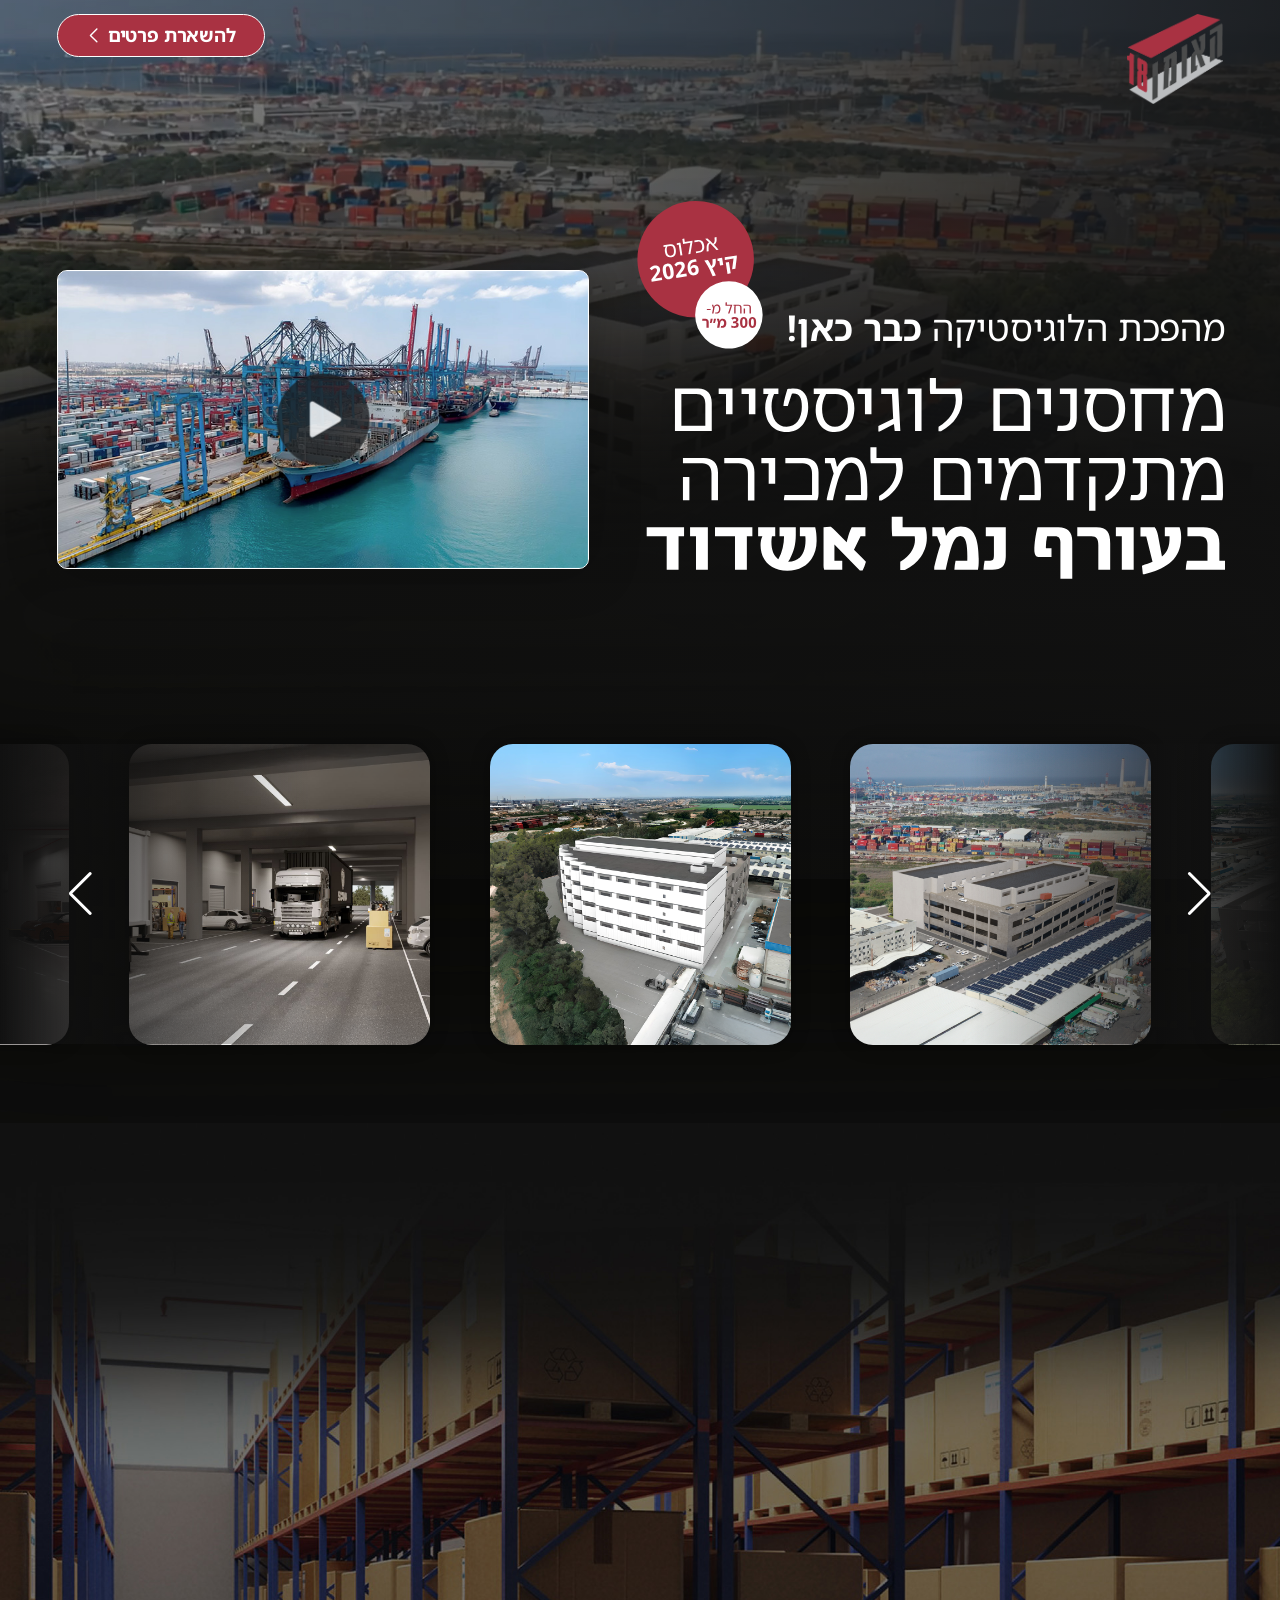
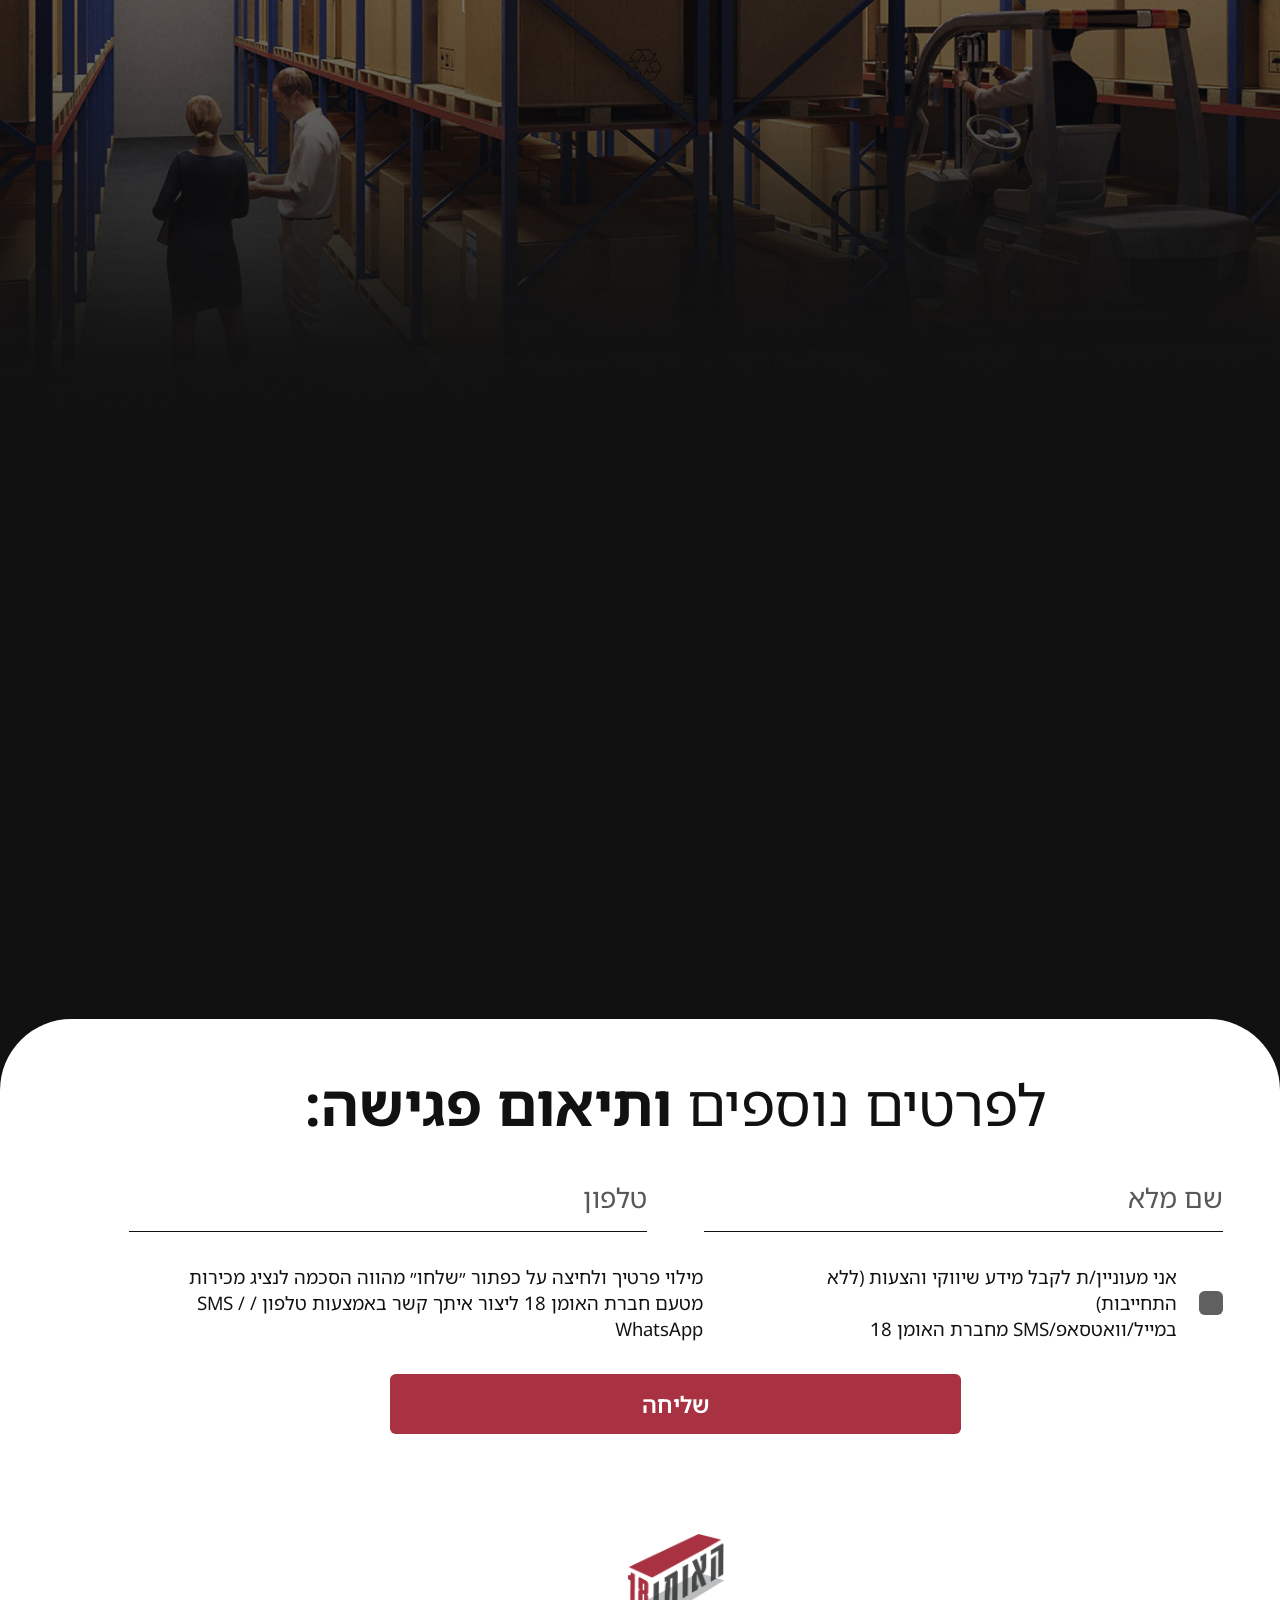
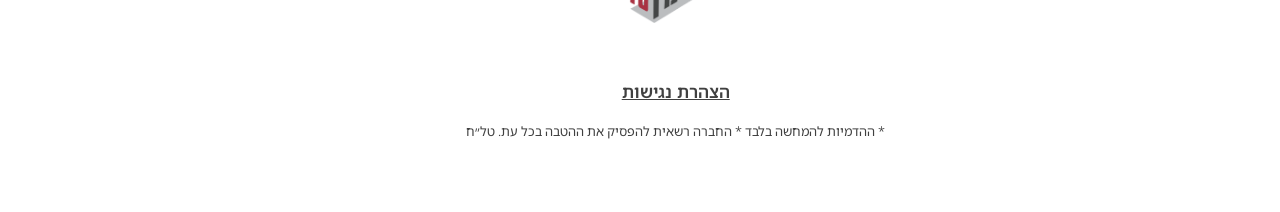
==== commit da9f830b: "Restore: Haoman 18 landing page — Noki demo copy Reverts: 105d472 Reverts: 8907261 Reverts: 1d93399 " ====
--- a/index.html
+++ b/index.html
@@ -206,9 +206,9 @@
             <h3>Prime Location</h3>
             <p>
                 <strong>
-                    פרוייקט האומן 18 ממוקם צמוד לנמל אשדוד ובסמיכות מקסימלית לצירי תנועה
+                    פרויקט האומן 18 ממוקם צמוד לנמל אשדוד ובסמיכות מקסימלית לצירי תנועה
                     המרכזיים במרכז הארץ:
-                </strong>כביש 6, כביש 4, כביש 7, כביש 5, ומאפשר שינוע מהיר וחסכוני יותר של הסחורות לכל חלקי הארץ. המרכז הלוגיסטי נמצא באזור בעל ביקושי שיא ופיתוח מואץ מאוד עם כבישי גישה נוחים ומרווחים למתחם.
+                </strong>כביש 6, כביש 4, כביש 7, כביש 5, ומאפשר שינוע מהיר וחסכוני יותר של הסחורות לכל חלקי הארץ. המרכז הלוגיסטי נמצא באזור בעל ביקושי שיא ופיתוח מואץ עם כבישי גישה נוחים ומרווחים למתחם.
             </p>
         </div>
         <div class="map" data-aos="fade-up" data-aos-duration="700" data-aos-delay="150"></div>
@@ -224,7 +224,7 @@
 
 <div class="contact-section" id="contact">
     <form class="form-container" id="contactForm" accept-charset="utf-8">
-        <h3>לפרטים נוספים<br><strong>ותיאום פגישה:</strong></h3>
+        <h3>לפרטים נוספים <strong>ותיאום פגישה:</strong></h3>
 
         <div class="form-error" id="formError" style="display: none;"></div>
         <div class="thank-you-message" id="thankYouMessage" style="display: none;">
@@ -253,16 +253,6 @@
                     required
                 >
             </div>
-            <div class="field">
-                <input
-                    type="email"
-                    name="email"
-                    id="email"
-                    placeholder="אימייל"
-                    maxlength="254"
-                    required
-                >
-            </div>
         </div>
 
         <div class="form-row">
@@ -281,7 +271,7 @@
                 </span>
             </label>
 
-            <label class="checkbox contact-consent">
+            <label class="checkbox">
                 <span class="checkbox-label">
                     מילוי פרטיך ולחיצה על כפתור ״שלחו״ מהווה הסכמה לנציג מכירות<br>
                     מטעם חברת האומן 18 ליצור איתך קשר באמצעות טלפון / SMS / WhatsApp
@@ -353,7 +343,6 @@
 
     const fullName = document.getElementById('full_name').value.trim();
     const phone = document.getElementById('phone').value.trim();
-    const email = document.getElementById('email').value.trim();
     const marketingConsent = document.getElementById('marketing').checked;
     const formError = document.getElementById('formError');
 
@@ -396,7 +385,7 @@
     bambyParams.append('Fname', firstName);
     bambyParams.append('Lname', lastName);
     bambyParams.append('Mobile', phone);
-    bambyParams.append('Email', email);
+    bambyParams.append('Email', '');
     bambyParams.append('MediaTitle', bambyConfig.mediaTitle);
     bambyParams.append('MailingConfirmation', marketingConsent);
     bambyParams.append('SmsConfirmation', marketingConsent);
@@ -417,7 +406,7 @@
         lastName: lastName,
         fullName: fullName,
         phone: phone,
-        email: email,
+        email: '',
         marketingConsent: marketingConsent,
         website: bambyConfig.website,
         productTitle: bambyConfig.productTitle,
--- a/css/style.css
+++ b/css/style.css
@@ -292,7 +292,7 @@
 .features-section {
   display: grid;
   justify-content: center;
-  align-items: stretch;
+  align-items: center;
   align-content: center;
   gap: 4.2857142857rem 4.2857142857rem;
   align-self: stretch;
@@ -309,13 +309,12 @@
     border-width: 0.0714285714rem;
     padding: 2.1428571429rem;
     display: flex;
-    flex-direction: column-reverse;
+    flex-direction: row-reverse;
     gap: 1.4285714286rem;
     align-items: center;
     justify-content: center;
     flex-shrink: 0;
-    height: auto;
-    min-height: 14rem;
+    height: 14rem;
     flex: 1;
     position: relative;
     overflow: hidden;
@@ -339,8 +338,7 @@
     .features-section .feature p {
       font-size: 1.8571428571rem;
       font-style: normal;
-      line-height: 130%;
-      text-align: center; }
+      line-height: 130%; }
       .features-section .feature p strong {
         font-weight: 700; }
         .features-section .feature p strong.mob {
@@ -468,8 +466,6 @@
         opacity: 1; }
       .contact-section .field input:not(.check-input):focus {
         outline: none; }
-  .contact-section .contact-consent {
-    order: -1; }
   .contact-section .checkbox {
     display: inline-flex;
     align-items: center;
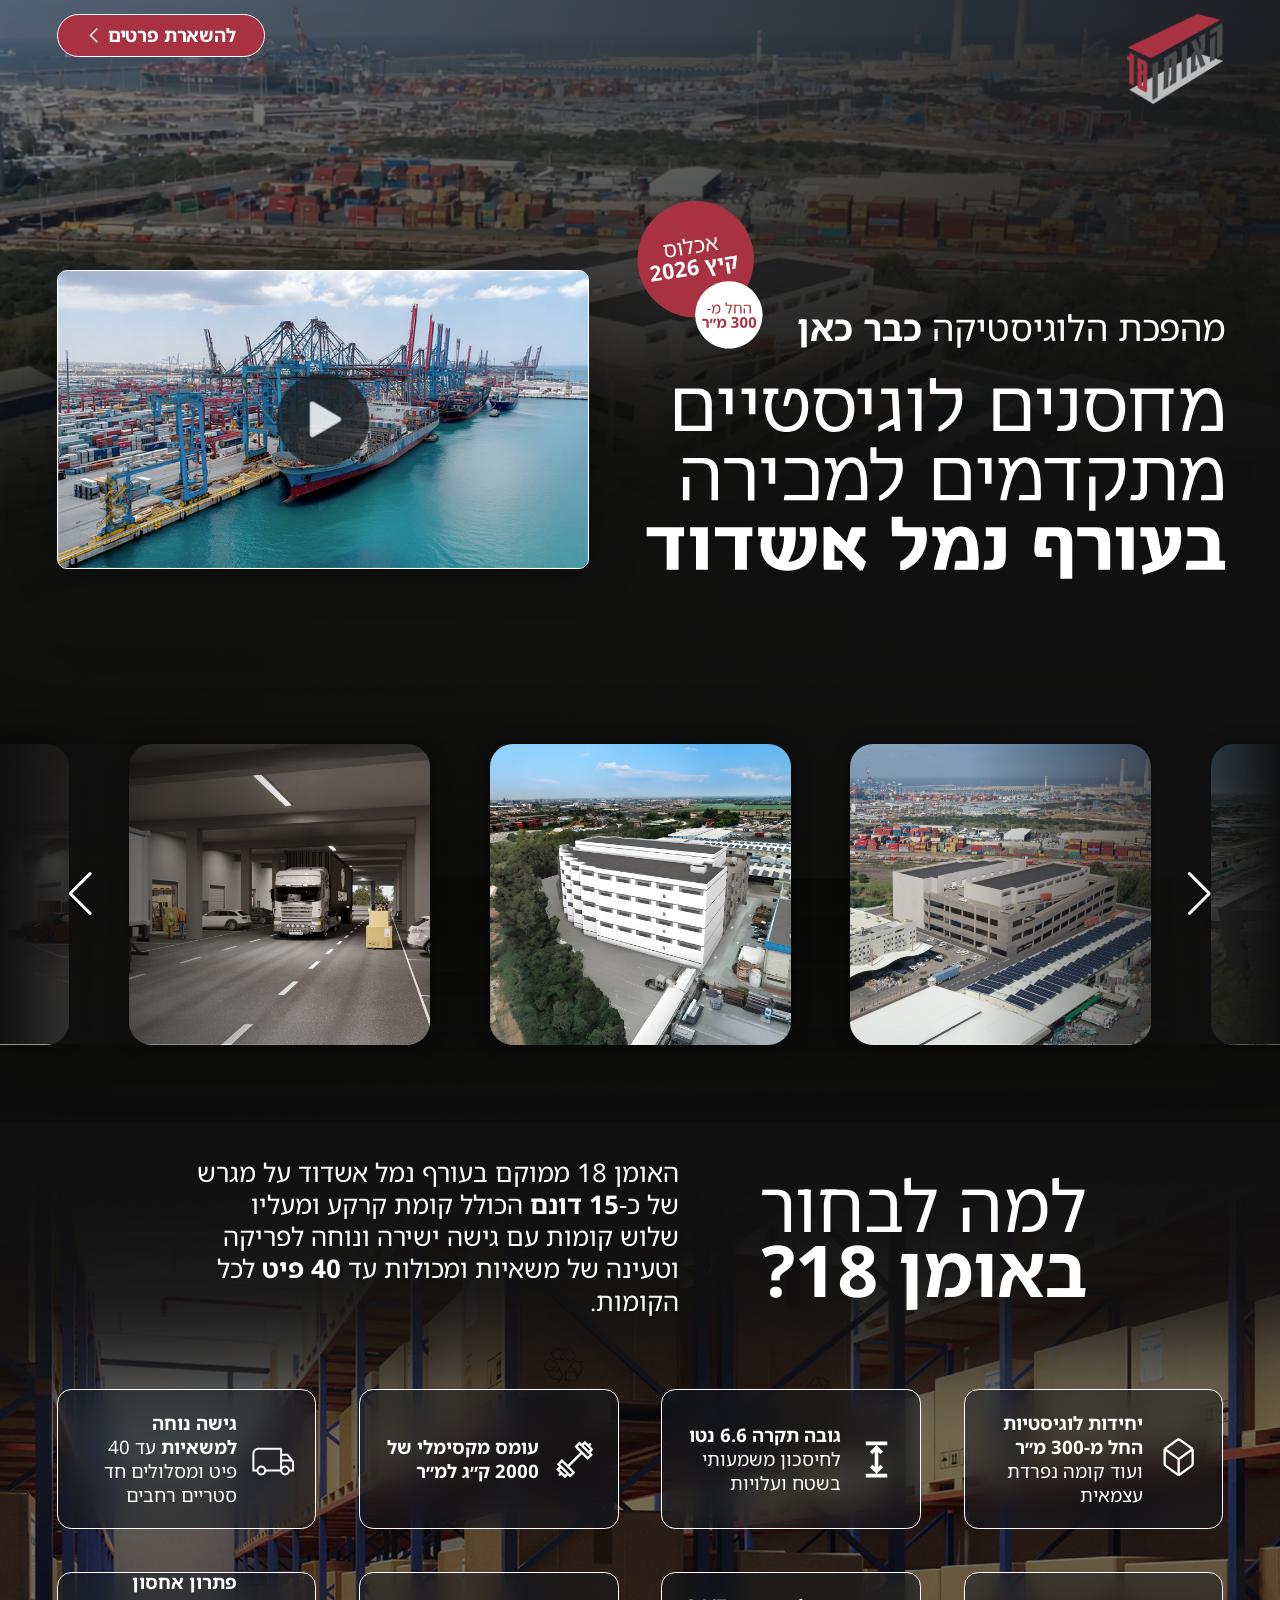
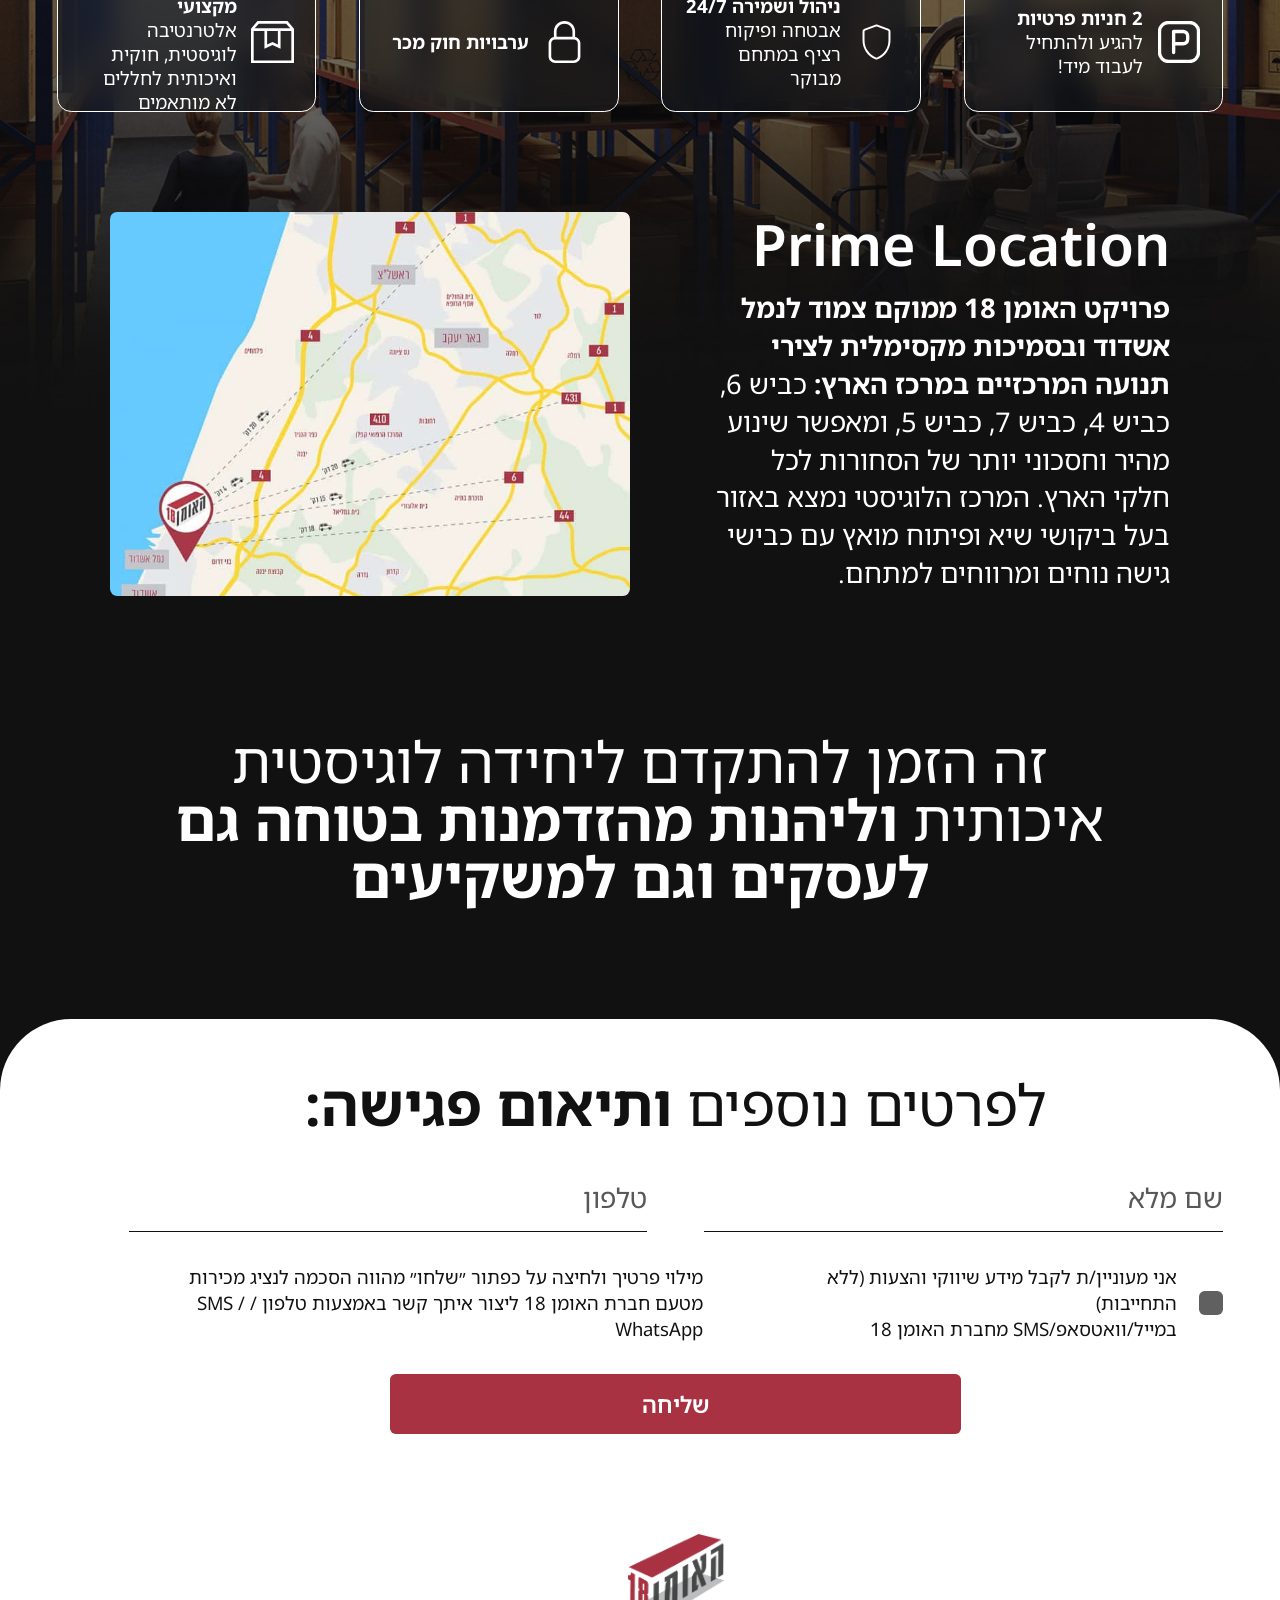
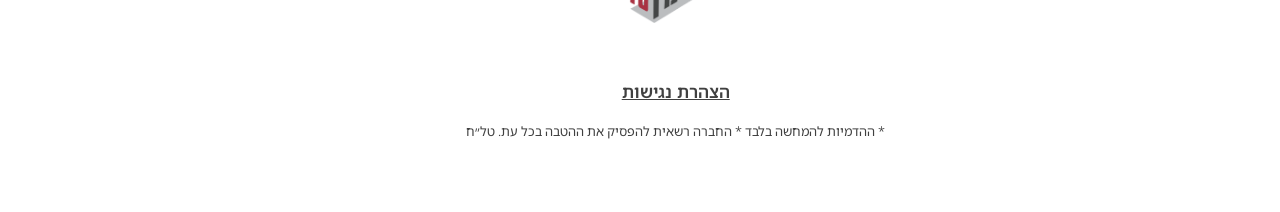
==== commit 562118bf: "הוסר סימן הקריאה מהכותרת העליונה Noki-Request: תוריד את הסימן קריאה מהכותרת העליונה Scope: green" ====
--- a/index.html
+++ b/index.html
@@ -55,7 +55,7 @@
 <div class="hero">
     <div class="container">
     <div class="title" data-aos="fade-up" data-aos-duration="700">
-            <p>מהפכת הלוגיסטיקה <strong>כבר כאן!</strong></p>
+            <p>מהפכת הלוגיסטיקה <strong>כבר כאן</strong></p>
             <h1>
                 מחסנים לוגיסטיים<br>מתקדמים למכירה
                 <br><strong>בעורף נמל אשדוד</strong>
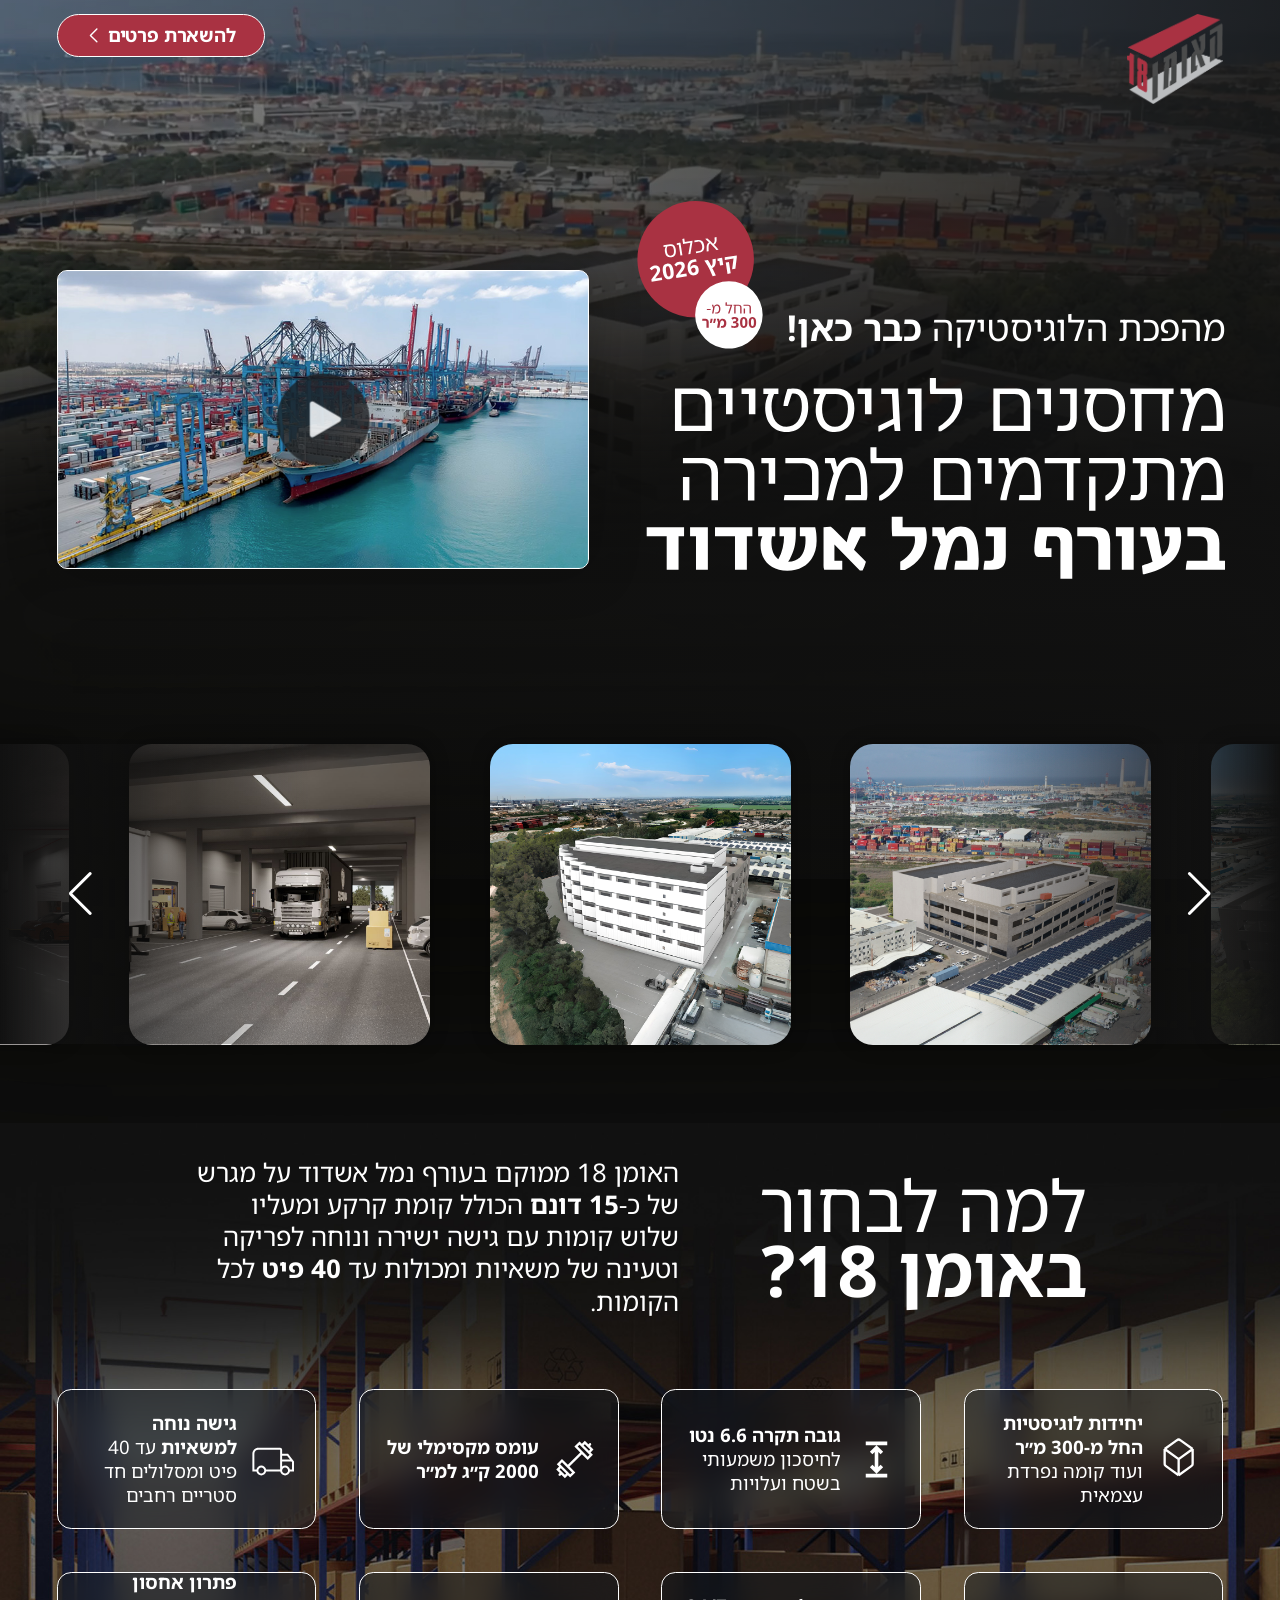
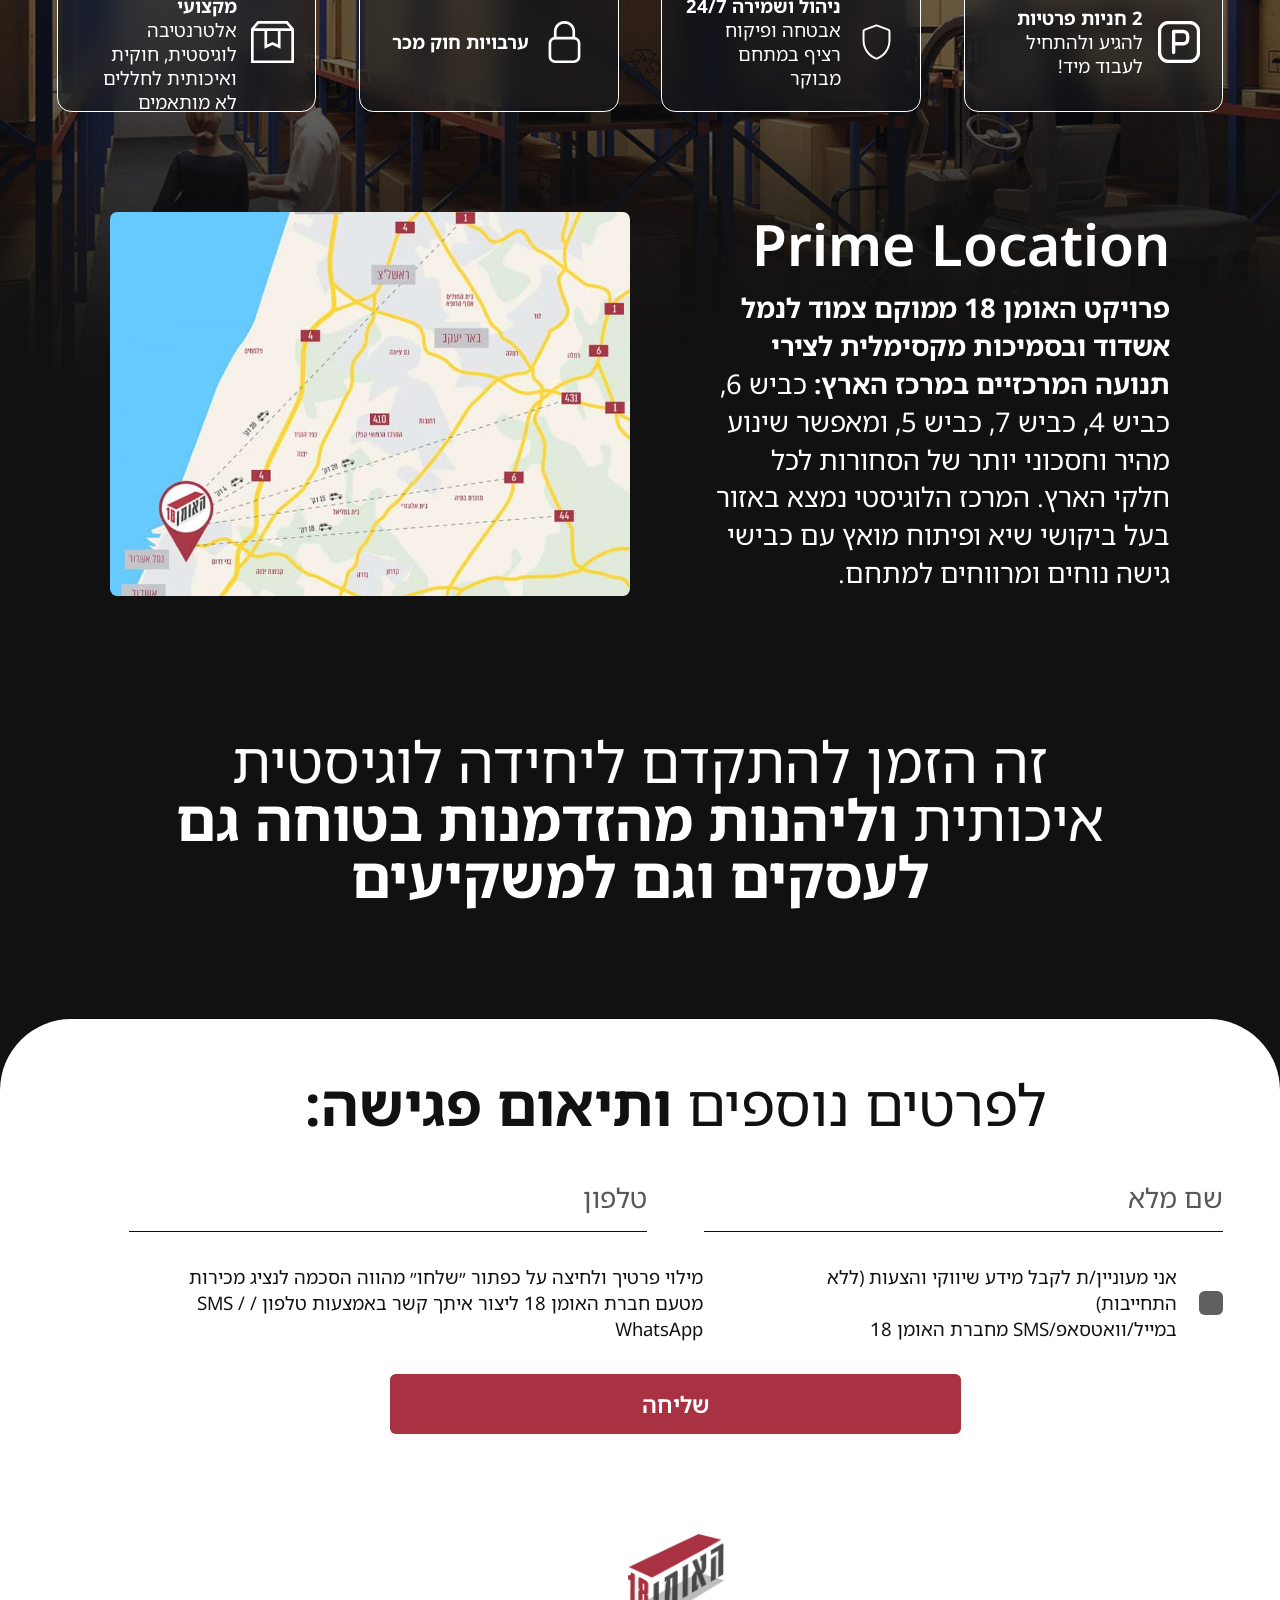
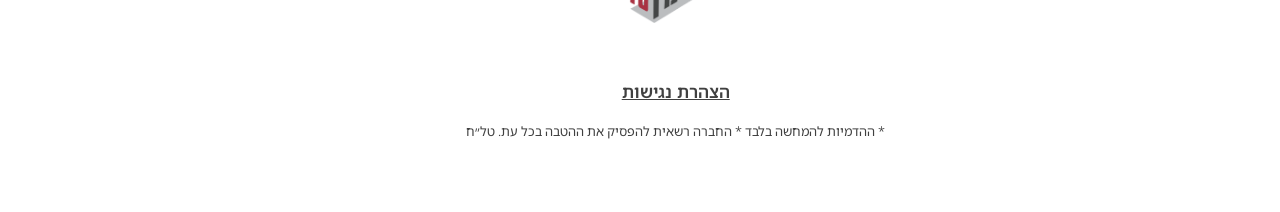
==== commit 7635b335: "Restore: Haoman 18 landing page — Noki demo copy Reverts: 562118b Reverts: da9f830 Reverts: 105d472 " ====
--- a/index.html
+++ b/index.html
@@ -55,7 +55,7 @@
 <div class="hero">
     <div class="container">
     <div class="title" data-aos="fade-up" data-aos-duration="700">
-            <p>מהפכת הלוגיסטיקה <strong>כבר כאן</strong></p>
+            <p>מהפכת הלוגיסטיקה <strong>כבר כאן!</strong></p>
             <h1>
                 מחסנים לוגיסטיים<br>מתקדמים למכירה
                 <br><strong>בעורף נמל אשדוד</strong>
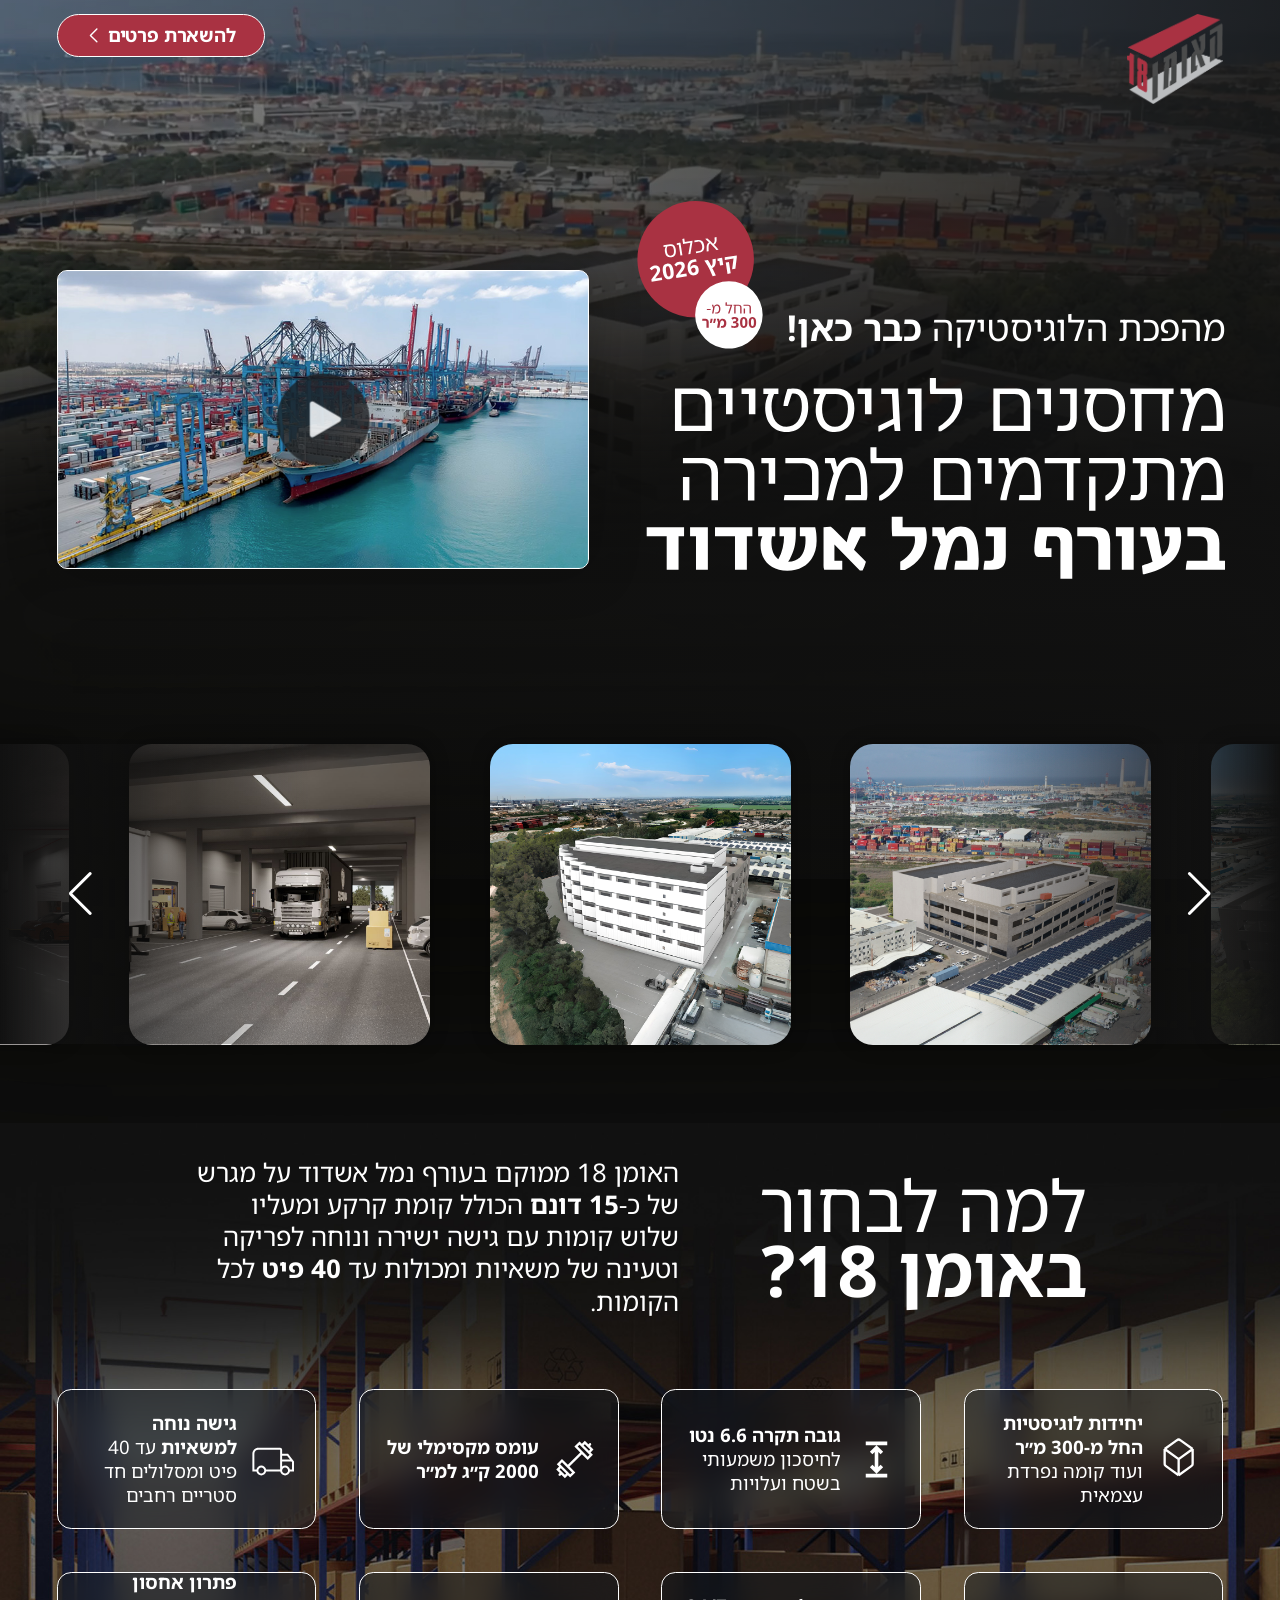
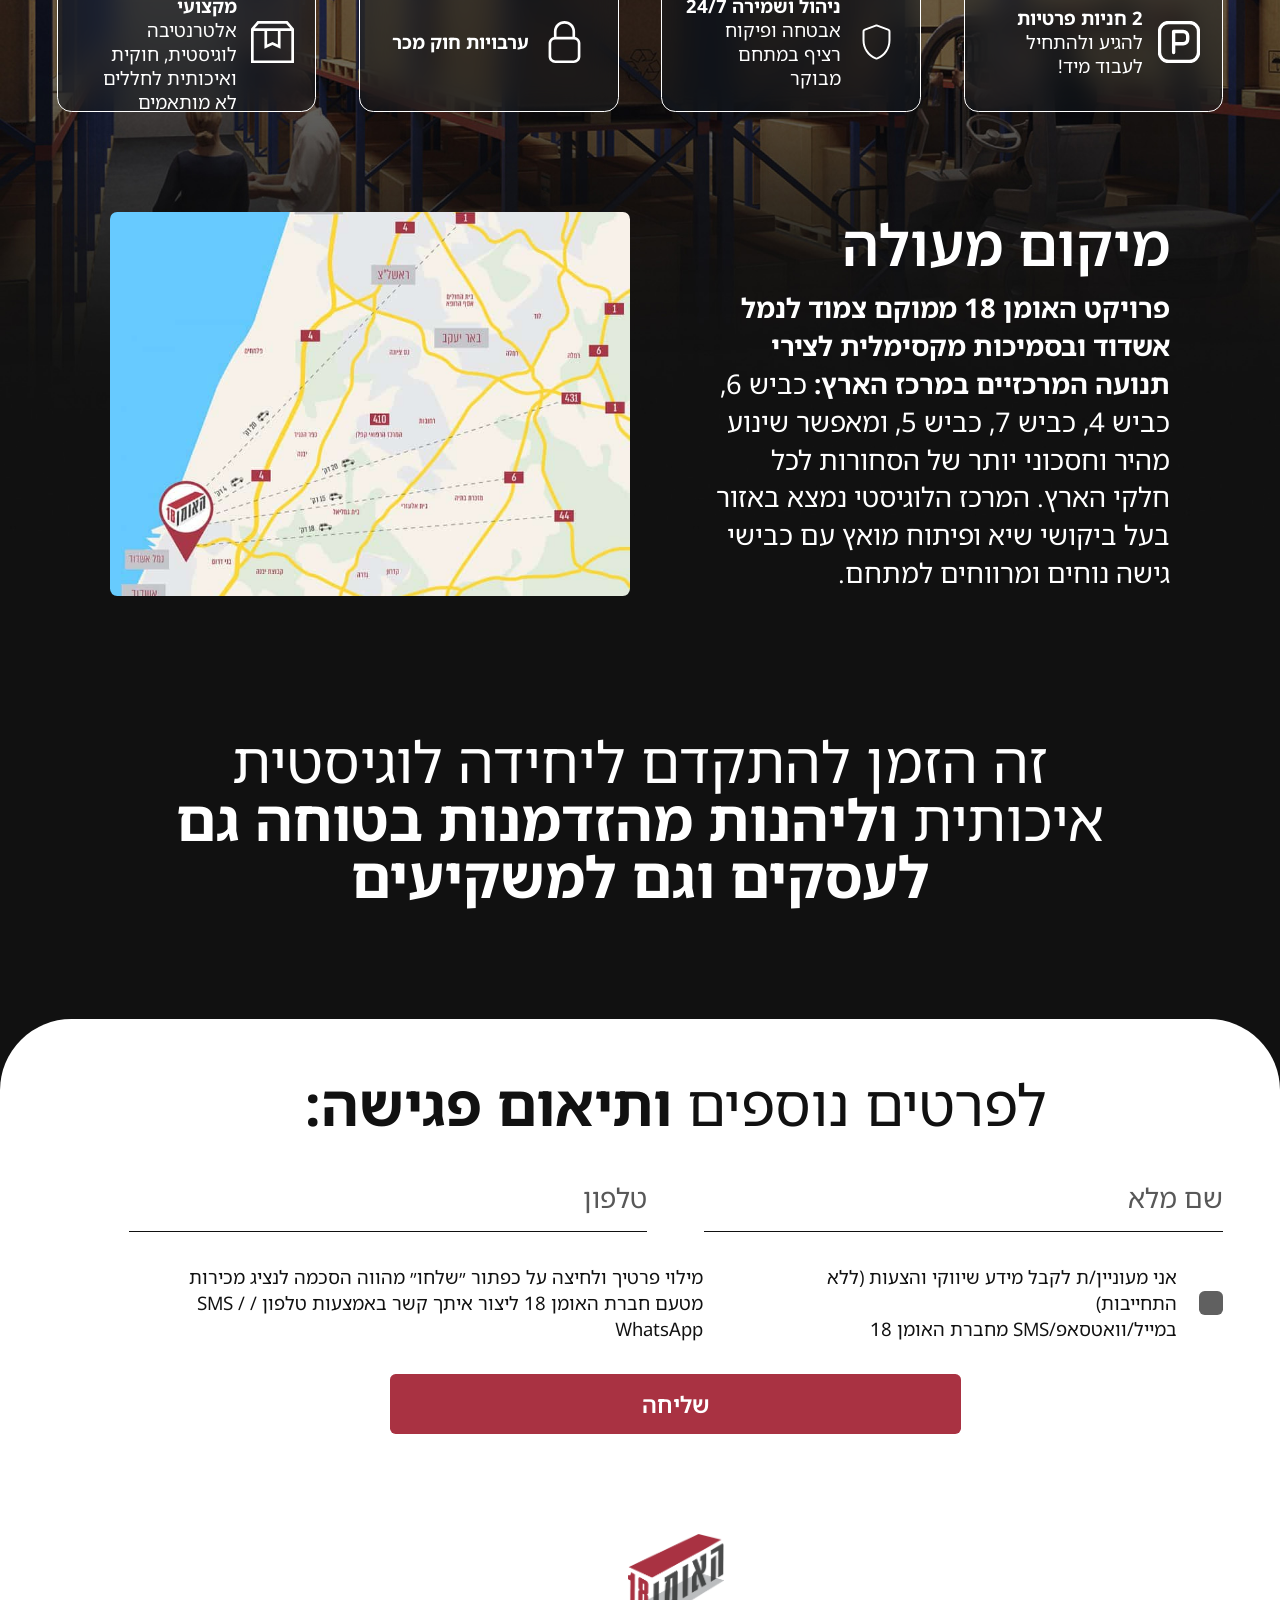
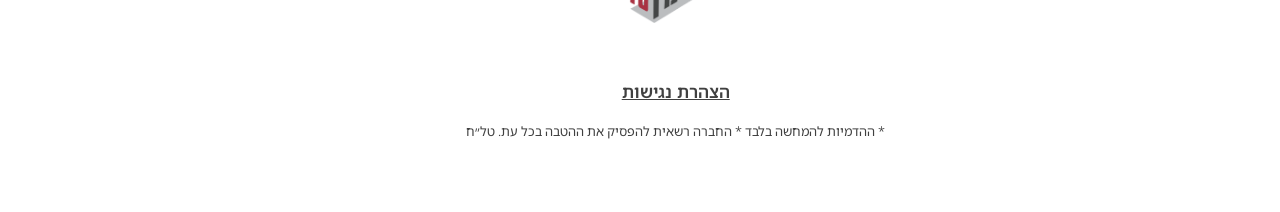
==== commit ce23b62e: "הכותרת תורגמה לעברית Noki-Request: תתרגם לעברית Scope: green" ====
--- a/index.html
+++ b/index.html
@@ -203,7 +203,7 @@
 
     <div class="location-section">
         <div class="text" data-aos="fade-up" data-aos-duration="700">
-            <h3>Prime Location</h3>
+            <h3>מיקום מעולה</h3>
             <p>
                 <strong>
                     פרויקט האומן 18 ממוקם צמוד לנמל אשדוד ובסמיכות מקסימלית לצירי תנועה
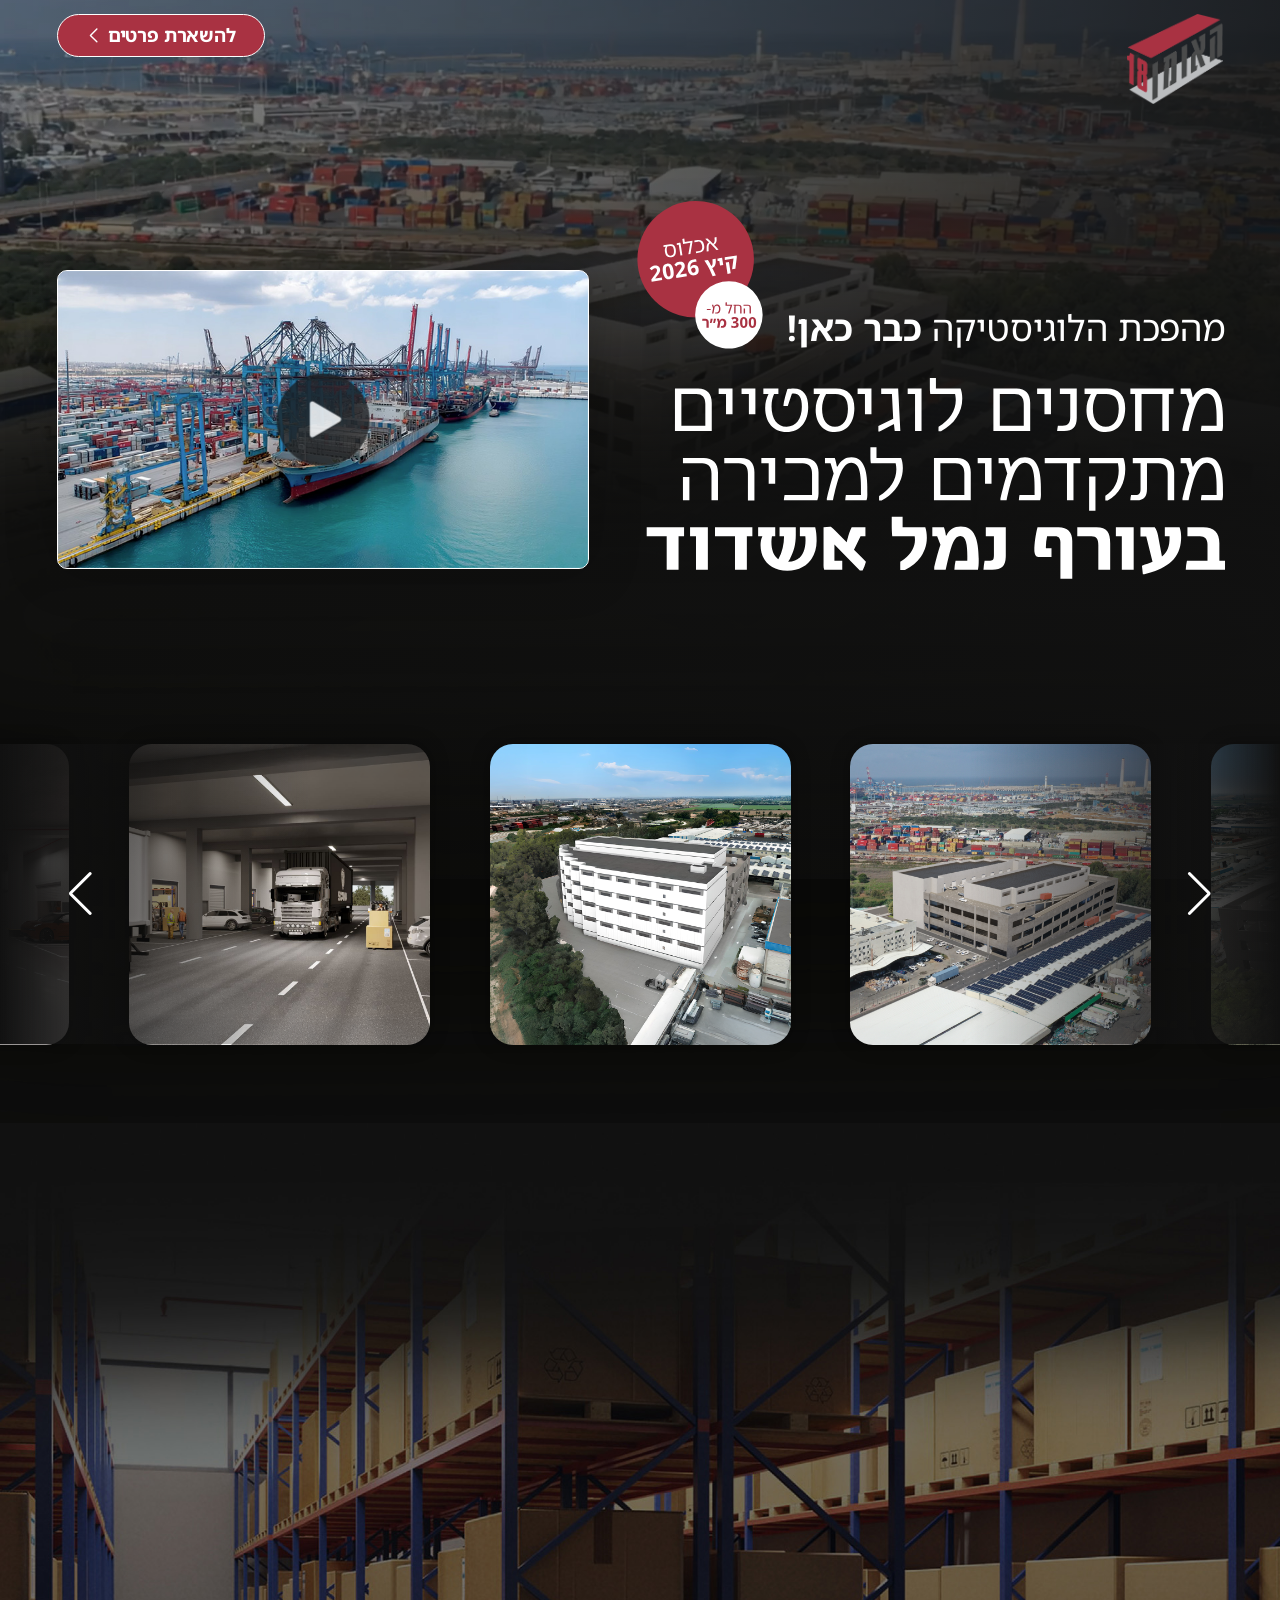
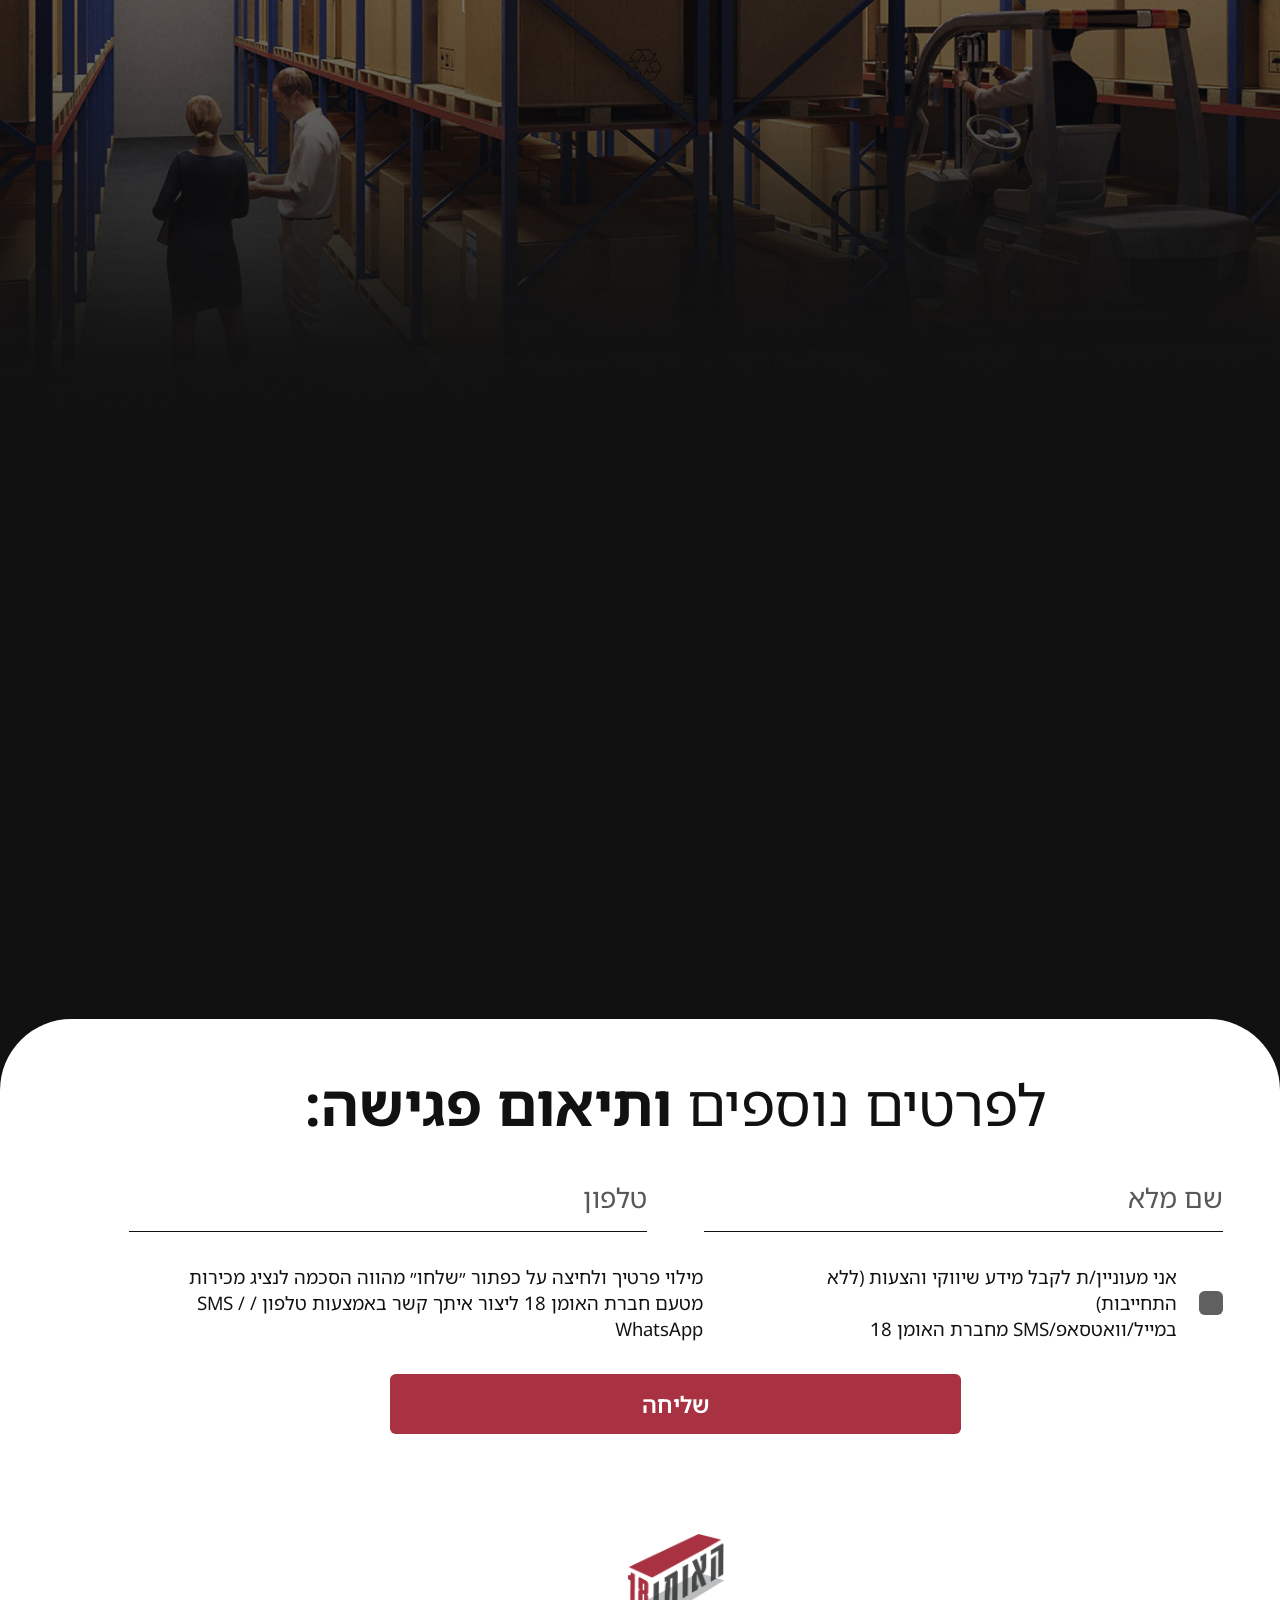
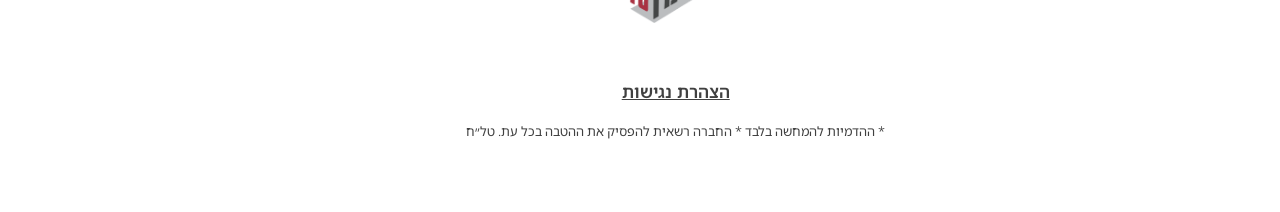
==== commit 5850fede: "הטקסט שונה ל״וליהנות מהזדמנותבטוחה גם לעסקים וגם למש…״ Noki-Inline: וליהנות מהזדמנות בטוחה גם לעסקים" ====
--- a/index.html
+++ b/index.html
@@ -218,7 +218,7 @@
 <div class="extra-title" data-aos="fade-up" data-aos-duration="700">
     <h3>
         זה הזמן להתקדם ליחידה לוגיסטית איכותית
-        <strong>וליהנות מהזדמנות בטוחה גם לעסקים וגם למשקיעים</strong>
+        <strong>וליהנות מהזדמנותבטוחה גם לעסקים וגם למשקיעים</strong>
     </h3>
 </div>
 
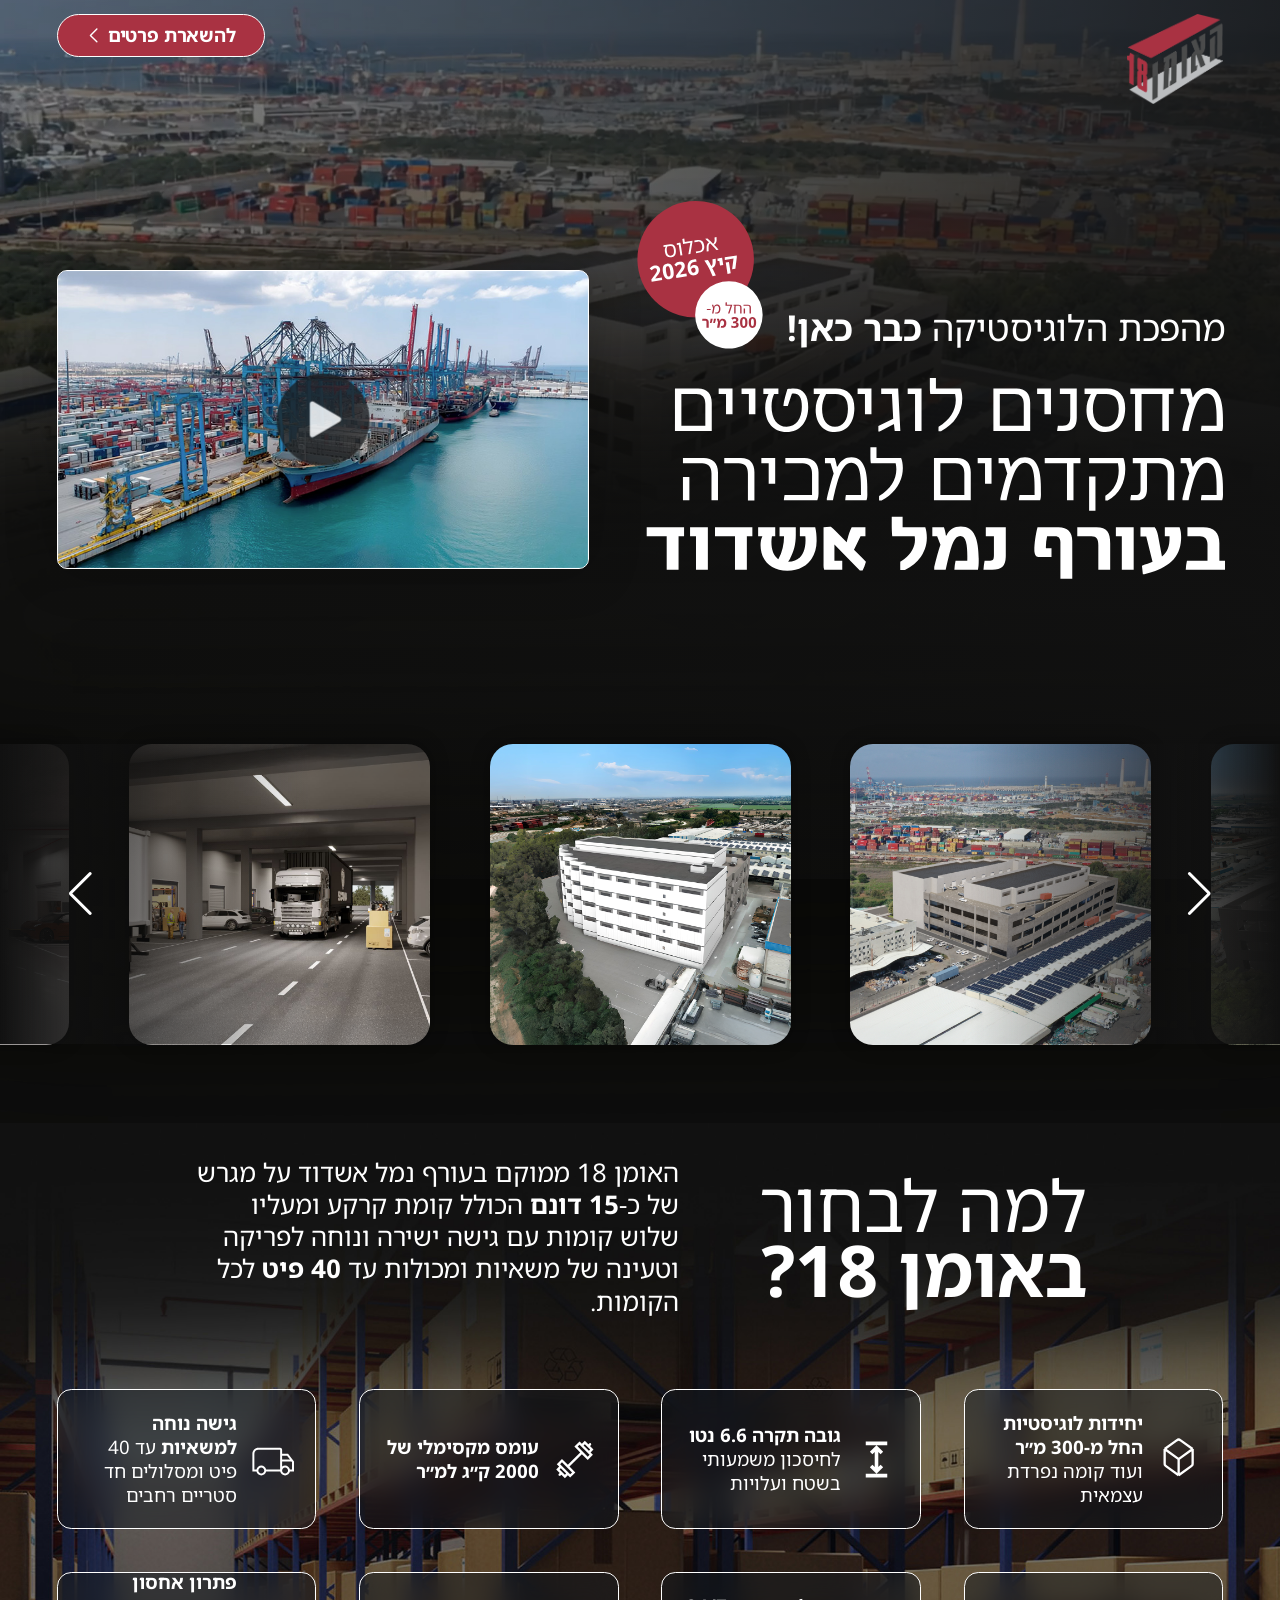
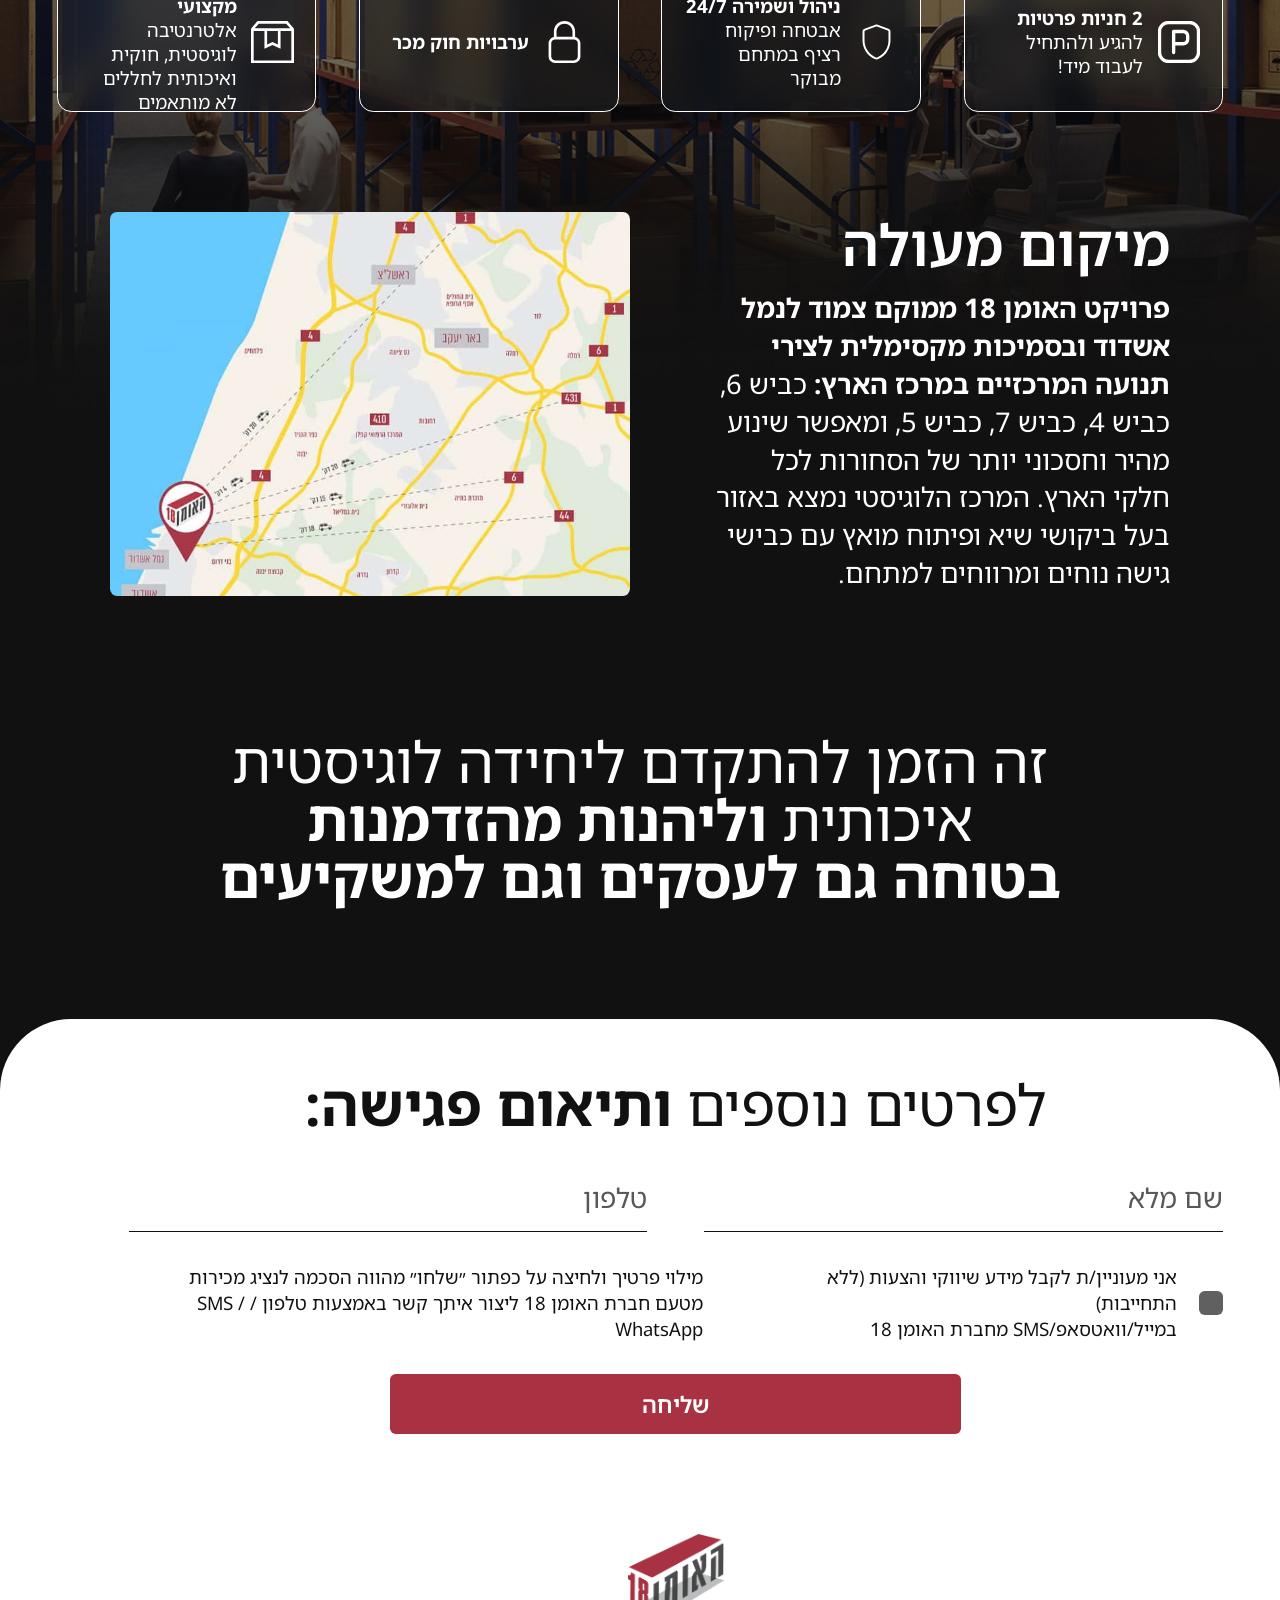
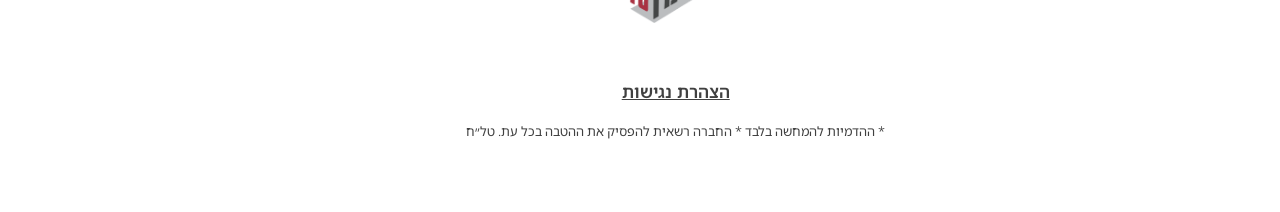
==== commit 2144df0a: "הטקסט שונה ל״וליהנות מהזדמנות בטוחה גם לעסקים וגם למ…״ Noki-Inline: וליהנות מהזדמנותבטוחה גם לעסקים " ====
--- a/index.html
+++ b/index.html
@@ -218,7 +218,7 @@
 <div class="extra-title" data-aos="fade-up" data-aos-duration="700">
     <h3>
         זה הזמן להתקדם ליחידה לוגיסטית איכותית
-        <strong>וליהנות מהזדמנותבטוחה גם לעסקים וגם למשקיעים</strong>
+        <strong>וליהנות מהזדמנות<br>בטוחה גם לעסקים וגם למשקיעים</strong>
     </h3>
 </div>
 
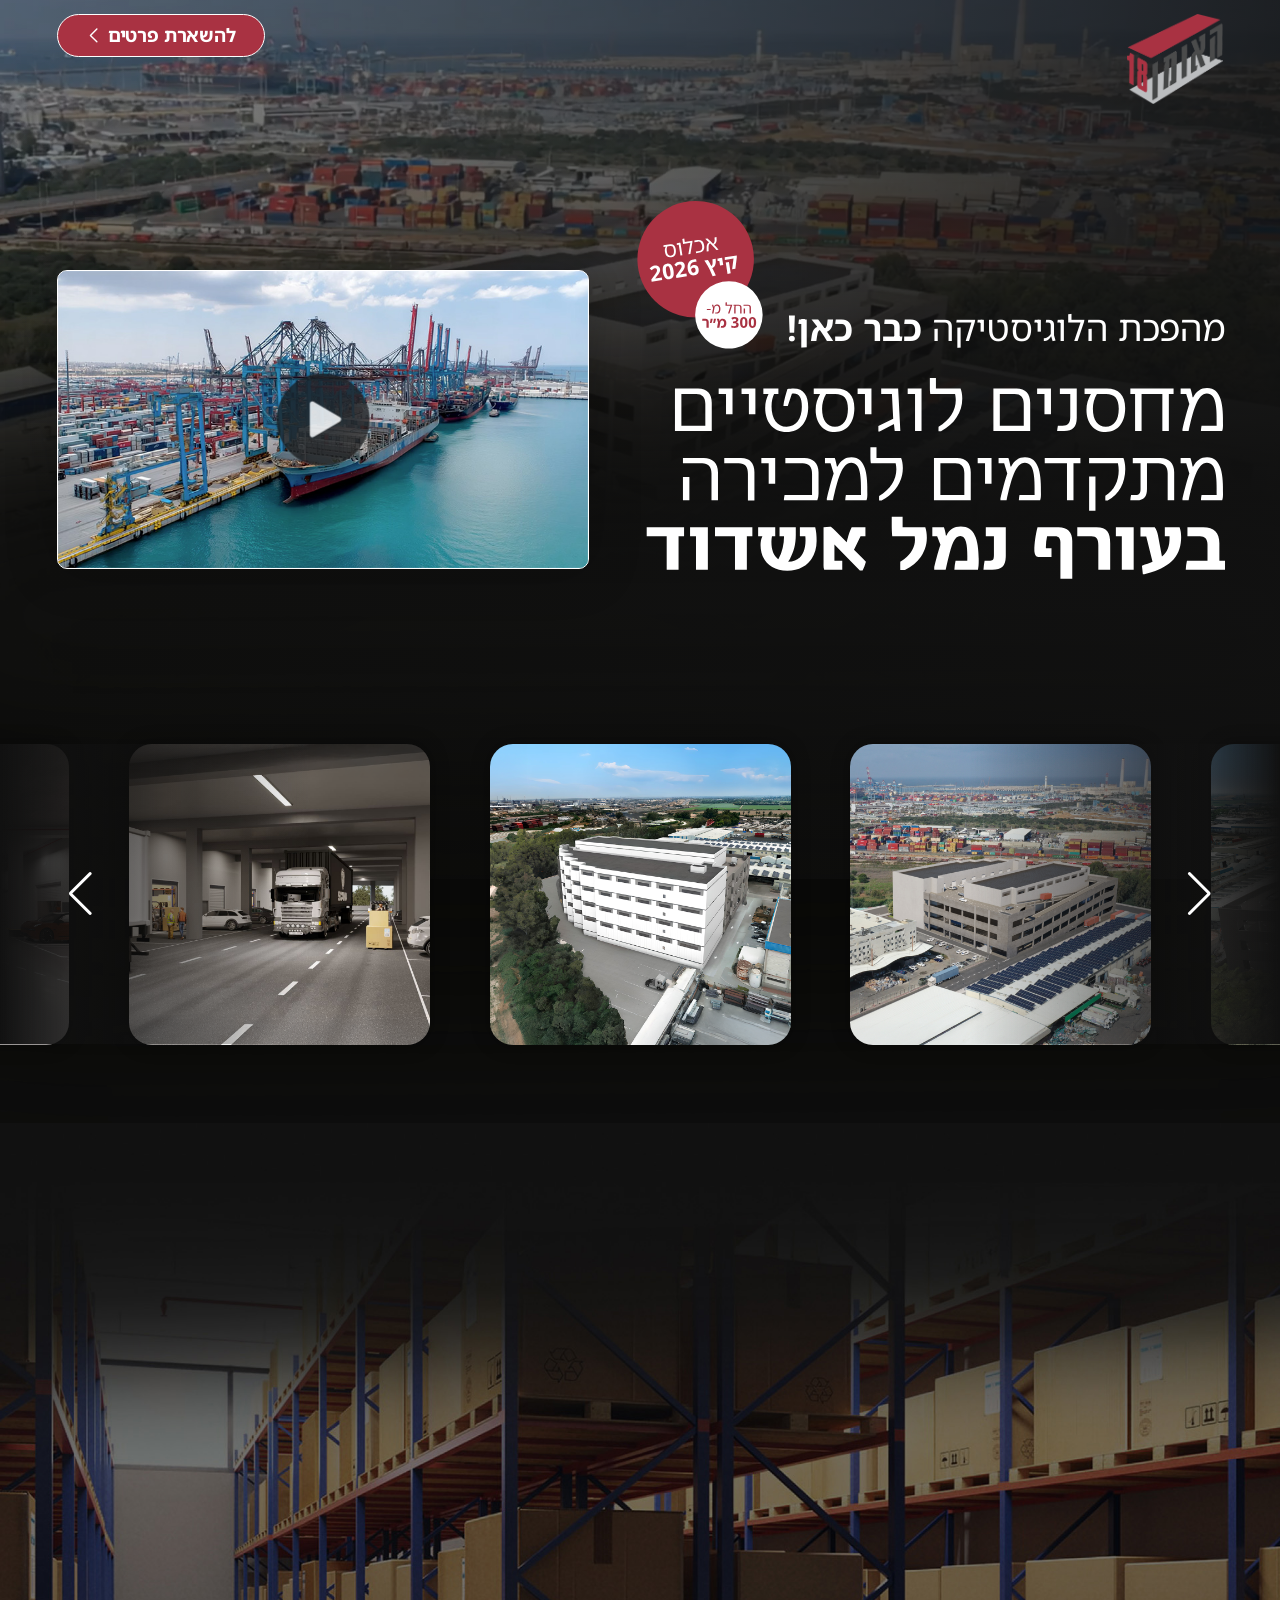
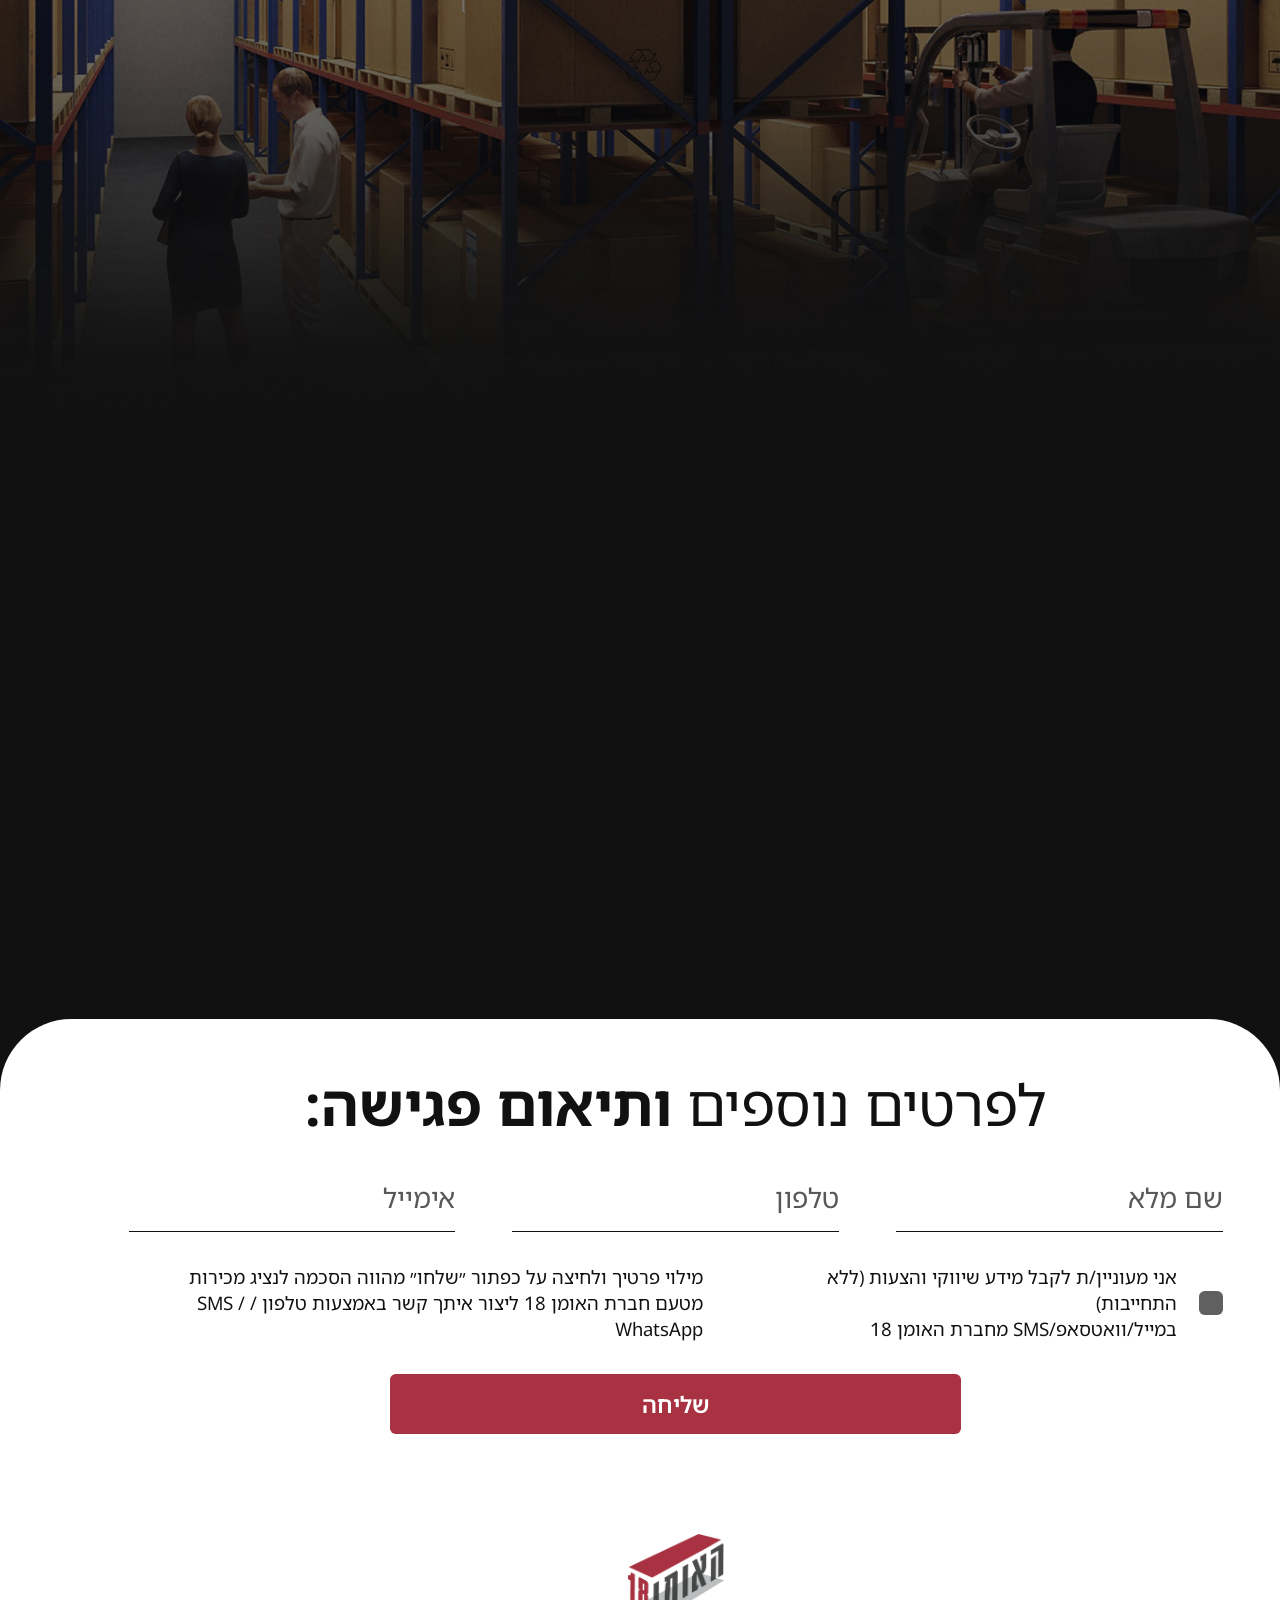
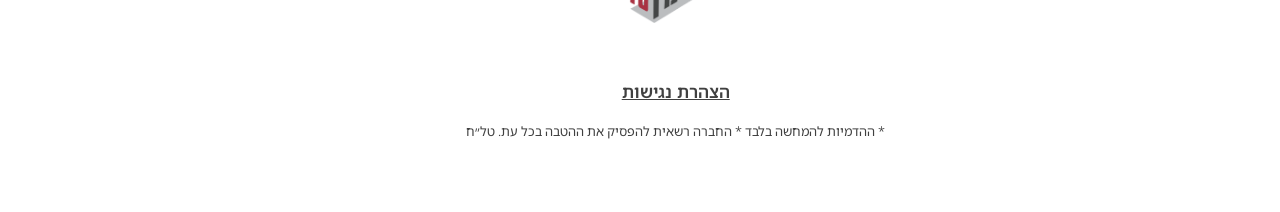
==== commit 3db3156d: "נוסף שדה אימייל לטופס Noki-Request: תוסיף שדה אימייל Scope: yellow" ====
--- a/index.html
+++ b/index.html
@@ -251,6 +251,15 @@
                     placeholder="טלפון"
                     maxlength="15"
                     required
+                >
+            </div>
+            <div class="field">
+                <input
+                    type="email"
+                    name="email"
+                    id="email"
+                    placeholder="אימייל"
+                    autocomplete="email"
                 >
             </div>
         </div>
@@ -343,6 +352,7 @@
 
     const fullName = document.getElementById('full_name').value.trim();
     const phone = document.getElementById('phone').value.trim();
+    const email = document.getElementById('email').value.trim();
     const marketingConsent = document.getElementById('marketing').checked;
     const formError = document.getElementById('formError');
 
@@ -385,7 +395,7 @@
     bambyParams.append('Fname', firstName);
     bambyParams.append('Lname', lastName);
     bambyParams.append('Mobile', phone);
-    bambyParams.append('Email', '');
+    bambyParams.append('Email', email);
     bambyParams.append('MediaTitle', bambyConfig.mediaTitle);
     bambyParams.append('MailingConfirmation', marketingConsent);
     bambyParams.append('SmsConfirmation', marketingConsent);
@@ -406,7 +416,7 @@
         lastName: lastName,
         fullName: fullName,
         phone: phone,
-        email: '',
+        email: email,
         marketingConsent: marketingConsent,
         website: bambyConfig.website,
         productTitle: bambyConfig.productTitle,
